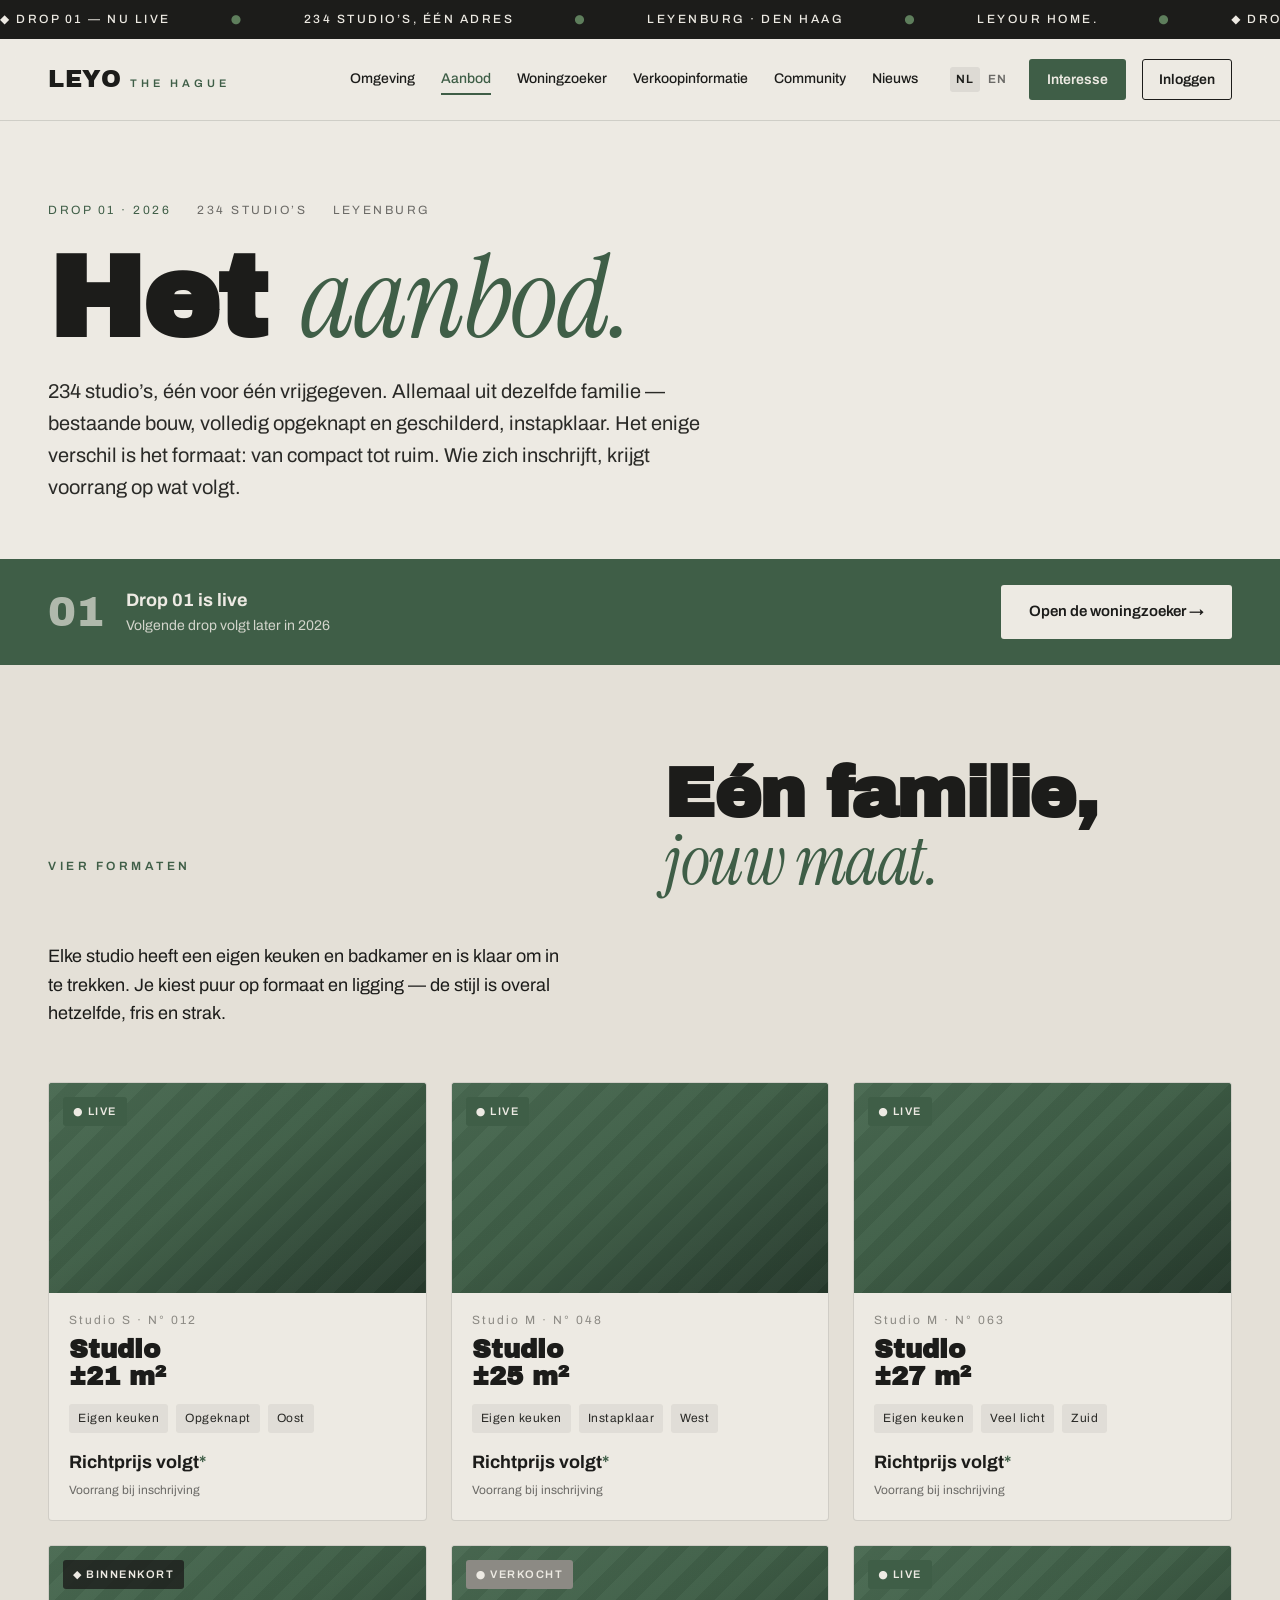
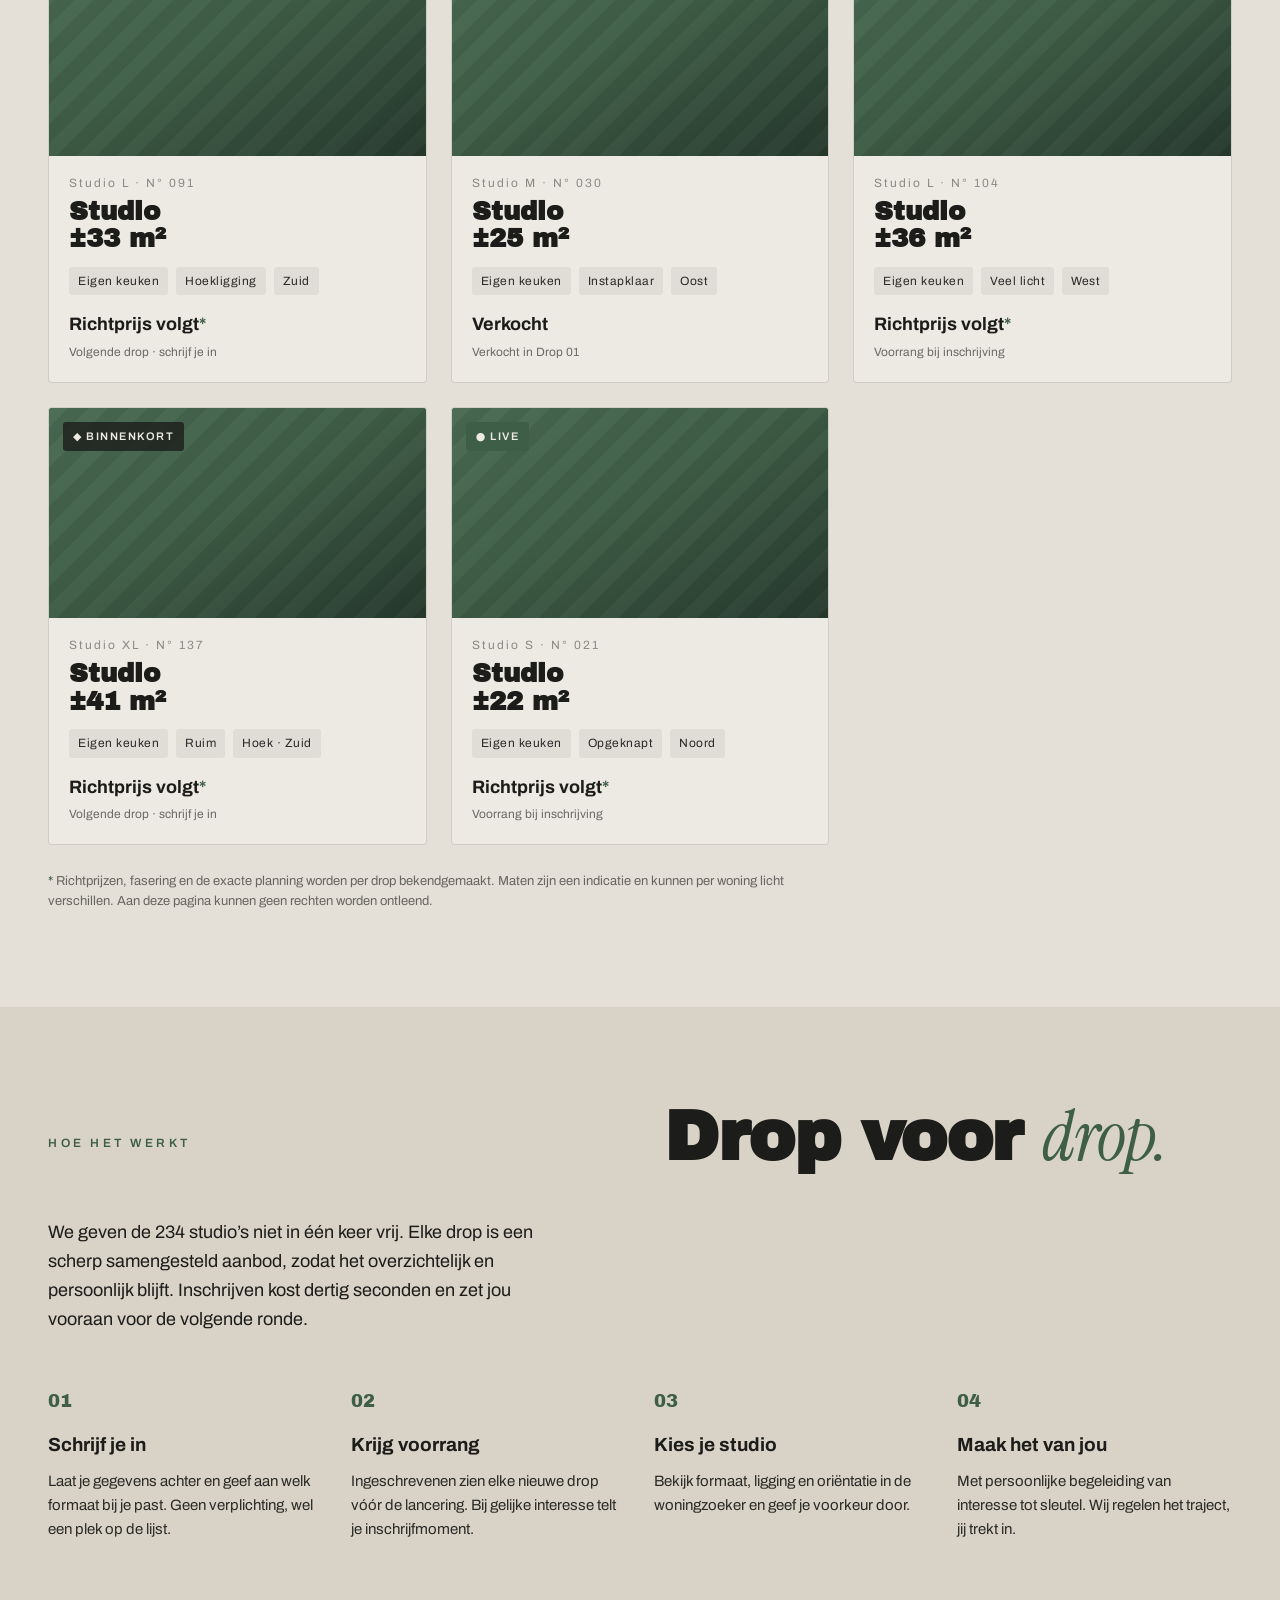
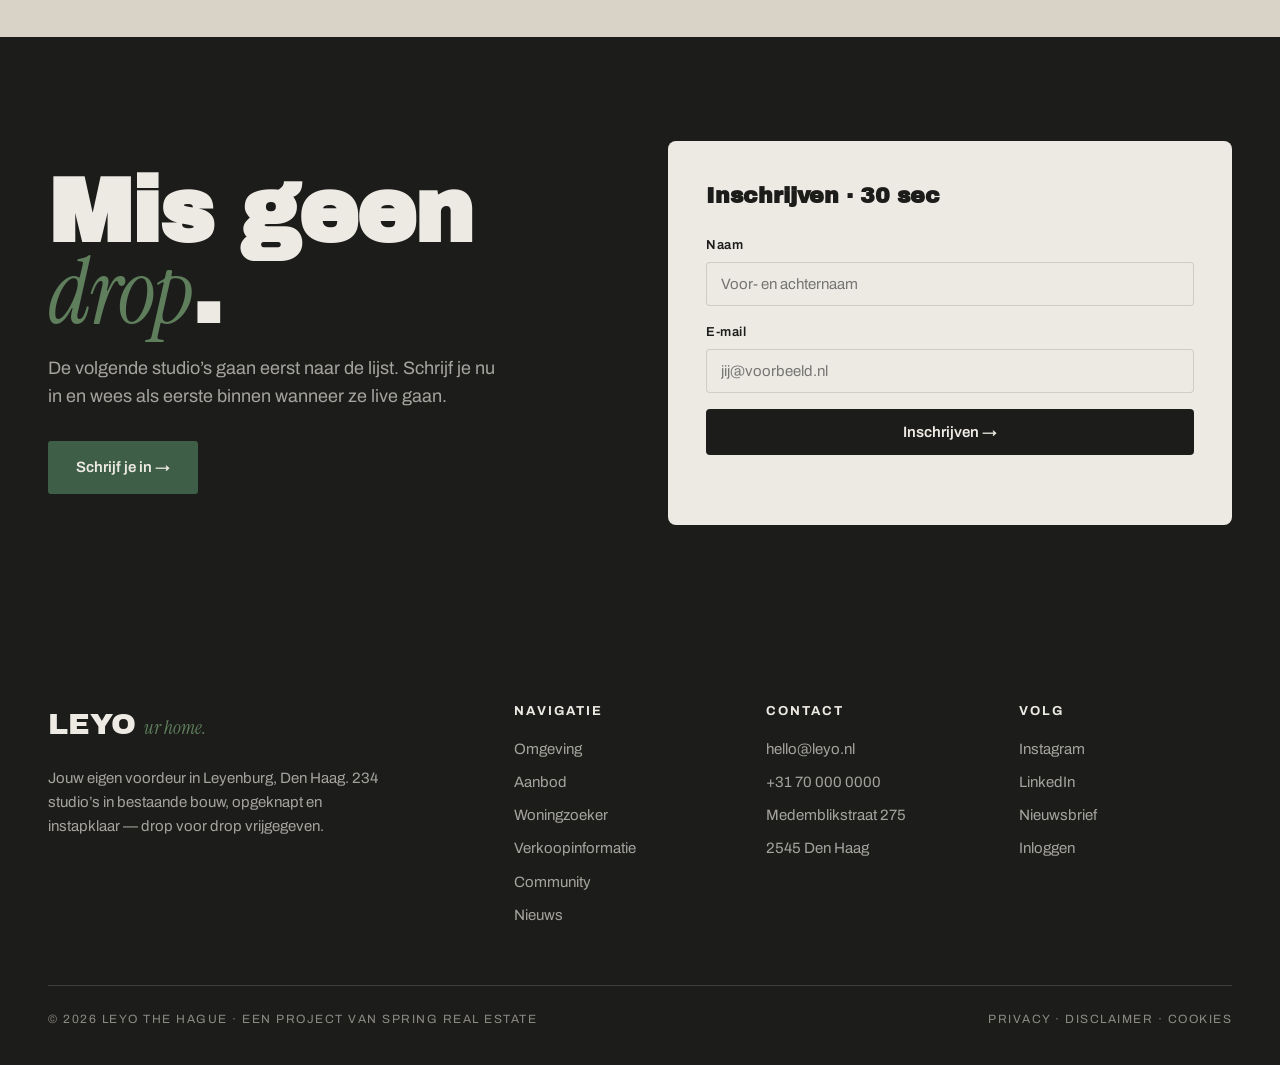
==== aanbod.html @ 0040657a "Add LEYO the Hague website in LEYO house style Multi-page marketing site mirroring the LEYEN Lofts s" ====
<!DOCTYPE html>
<html lang="nl">
<head>
<meta charset="UTF-8">
<meta name="viewport" content="width=device-width, initial-scale=1.0">
<title>Aanbod — LEYO the Hague · Drop 01</title>
<meta name="description" content="Het aanbod van LEYO the Hague. 234 studio's in Leyenburg, van compact tot ruim — één familie, alleen het formaat verschilt. Drop voor drop vrijgegeven.">
<link rel="preconnect" href="https://fonts.googleapis.com">
<link rel="preconnect" href="https://fonts.gstatic.com" crossorigin>
<link href="https://fonts.googleapis.com/css2?family=Archivo:wght@300;400;500;600;700;900&family=Archivo+Black&family=Instrument+Serif:ital@0;1&display=swap" rel="stylesheet">
<link rel="stylesheet" href="assets/style.css">
</head>
<body>

<div class="ticker">
  <div class="ticker-marquee">
    <span>◆ DROP 01 — NU LIVE</span><span class="ticker-dot">●</span>
    <span>234 STUDIO’S, ÉÉN ADRES</span><span class="ticker-dot">●</span>
    <span>LEYENBURG · DEN HAAG</span><span class="ticker-dot">●</span>
    <span>LEYOUR HOME.</span><span class="ticker-dot">●</span>
  </div>
  <div class="ticker-marquee" aria-hidden="true">
    <span>◆ DROP 01 — NU LIVE</span><span class="ticker-dot">●</span>
    <span>234 STUDIO’S, ÉÉN ADRES</span><span class="ticker-dot">●</span>
    <span>LEYENBURG · DEN HAAG</span><span class="ticker-dot">●</span>
    <span>LEYOUR HOME.</span><span class="ticker-dot">●</span>
  </div>
</div>

<nav>
  <a class="logo" href="index.html">LEYO<span class="logo-sub">the Hague</span></a>
  <button class="nav-toggle" aria-label="Menu openen"><span></span><span></span><span></span></button>
  <div class="nav-links">
    <a href="omgeving.html" data-page="omgeving.html">Omgeving</a>
    <a href="aanbod.html" data-page="aanbod.html">Aanbod</a>
    <a href="woningzoeker.html" data-page="woningzoeker.html">Woningzoeker</a>
    <a href="verkoopinformatie.html" data-page="verkoopinformatie.html">Verkoopinformatie</a>
    <a href="community.html" data-page="community.html">Community</a>
    <a href="nieuws.html" data-page="nieuws.html">Nieuws</a>
    <div class="nav-actions">
      <div class="lang"><span class="active">NL</span><span>EN</span></div>
      <a class="cta-nav" href="interesse.html">Interesse</a>
      <a class="btn-outline" href="inloggen.html">Inloggen</a>
    </div>
  </div>
</nav>

<section class="page-hero">
  <div class="page-hero-meta"><span>Drop 01 · 2026</span><span>234 studio’s</span><span>Leyenburg</span></div>
  <h1>Het <em>aanbod.</em></h1>
  <p class="page-hero-intro">234 studio’s, één voor één vrijgegeven. Allemaal uit dezelfde familie — bestaande bouw, volledig opgeknapt en geschilderd, instapklaar. Het enige verschil is het formaat: van compact tot ruim. Wie zich inschrijft, krijgt voorrang op wat volgt.</p>
</section>

<div class="release-bar">
  <div class="release-bar-left">
    <div class="release-num">01</div>
    <div class="release-text"><strong>Drop 01 is live</strong><span>Volgende drop volgt later in 2026</span></div>
  </div>
  <a class="btn-rust" href="woningzoeker.html">Open de woningzoeker →</a>
</div>

<section class="section section-bone">
  <div class="section-header-2">
    <span class="eyebrow">Vier formaten</span>
    <h2 class="section-title">Eén familie, <em>jouw maat.</em></h2>
    <p class="lead">Elke studio heeft een eigen keuken en badkamer en is klaar om in te trekken. Je kiest puur op formaat en ligging — de stijl is overal hetzelfde, fris en strak.</p>
  </div>
  <div class="drops-grid">

    <a class="drop-card" href="woningzoeker.html">
      <div class="drop-image img-studio"><div class="drop-badge live">● LIVE</div></div>
      <div class="drop-num">Studio S · N° 012</div>
      <h3 class="drop-title">Studio<br>±21 m²</h3>
      <div class="drop-meta"><span>Eigen keuken</span><span>Opgeknapt</span><span>Oost</span></div>
      <div class="drop-price">Richtprijs volgt<span style="color:var(--accent)">*</span></div>
      <div class="drop-price-note">Voorrang bij inschrijving</div>
    </a>

    <a class="drop-card" href="woningzoeker.html">
      <div class="drop-image img-living"><div class="drop-badge live">● LIVE</div></div>
      <div class="drop-num">Studio M · N° 048</div>
      <h3 class="drop-title">Studio<br>±25 m²</h3>
      <div class="drop-meta"><span>Eigen keuken</span><span>Instapklaar</span><span>West</span></div>
      <div class="drop-price">Richtprijs volgt<span style="color:var(--accent)">*</span></div>
      <div class="drop-price-note">Voorrang bij inschrijving</div>
    </a>

    <a class="drop-card" href="woningzoeker.html">
      <div class="drop-image img-kitchen"><div class="drop-badge live">● LIVE</div></div>
      <div class="drop-num">Studio M · N° 063</div>
      <h3 class="drop-title">Studio<br>±27 m²</h3>
      <div class="drop-meta"><span>Eigen keuken</span><span>Veel licht</span><span>Zuid</span></div>
      <div class="drop-price">Richtprijs volgt<span style="color:var(--accent)">*</span></div>
      <div class="drop-price-note">Voorrang bij inschrijving</div>
    </a>

    <a class="drop-card" href="woningzoeker.html">
      <div class="drop-image img-bedroom"><div class="drop-badge">◆ BINNENKORT</div></div>
      <div class="drop-num">Studio L · N° 091</div>
      <h3 class="drop-title">Studio<br>±33 m²</h3>
      <div class="drop-meta"><span>Eigen keuken</span><span>Hoekligging</span><span>Zuid</span></div>
      <div class="drop-price">Richtprijs volgt<span style="color:var(--accent)">*</span></div>
      <div class="drop-price-note">Volgende drop · schrijf je in</div>
    </a>

    <a class="drop-card" href="woningzoeker.html">
      <div class="drop-image img-facade"><div class="drop-badge sold">● VERKOCHT</div></div>
      <div class="drop-num">Studio M · N° 030</div>
      <h3 class="drop-title">Studio<br>±25 m²</h3>
      <div class="drop-meta"><span>Eigen keuken</span><span>Instapklaar</span><span>Oost</span></div>
      <div class="drop-price">Verkocht</div>
      <div class="drop-price-note">Verkocht in Drop 01</div>
    </a>

    <a class="drop-card" href="woningzoeker.html">
      <div class="drop-image img-living2"><div class="drop-badge live">● LIVE</div></div>
      <div class="drop-num">Studio L · N° 104</div>
      <h3 class="drop-title">Studio<br>±36 m²</h3>
      <div class="drop-meta"><span>Eigen keuken</span><span>Veel licht</span><span>West</span></div>
      <div class="drop-price">Richtprijs volgt<span style="color:var(--accent)">*</span></div>
      <div class="drop-price-note">Voorrang bij inschrijving</div>
    </a>

    <a class="drop-card" href="woningzoeker.html">
      <div class="drop-image img-gym"><div class="drop-badge">◆ BINNENKORT</div></div>
      <div class="drop-num">Studio XL · N° 137</div>
      <h3 class="drop-title">Studio<br>±41 m²</h3>
      <div class="drop-meta"><span>Eigen keuken</span><span>Ruim</span><span>Hoek · Zuid</span></div>
      <div class="drop-price">Richtprijs volgt<span style="color:var(--accent)">*</span></div>
      <div class="drop-price-note">Volgende drop · schrijf je in</div>
    </a>

    <a class="drop-card" href="woningzoeker.html">
      <div class="drop-image img-studio"><div class="drop-badge live">● LIVE</div></div>
      <div class="drop-num">Studio S · N° 021</div>
      <h3 class="drop-title">Studio<br>±22 m²</h3>
      <div class="drop-meta"><span>Eigen keuken</span><span>Opgeknapt</span><span>Noord</span></div>
      <div class="drop-price">Richtprijs volgt<span style="color:var(--accent)">*</span></div>
      <div class="drop-price-note">Voorrang bij inschrijving</div>
    </a>

  </div>
  <p style="margin-top:26px;font-size:13px;color:var(--muted);max-width:760px;">
    <span style="color:var(--accent)">*</span> Richtprijzen, fasering en de exacte planning worden per drop bekendgemaakt. Maten zijn een indicatie en kunnen per woning licht verschillen. Aan deze pagina kunnen geen rechten worden ontleend.
  </p>
</section>

<section class="section section-sand">
  <div class="section-header-2">
    <span class="eyebrow">Hoe het werkt</span>
    <h2 class="section-title">Drop voor <em>drop.</em></h2>
    <p class="lead">We geven de 234 studio’s niet in één keer vrij. Elke drop is een scherp samengesteld aanbod, zodat het overzichtelijk en persoonlijk blijft. Inschrijven kost dertig seconden en zet jou vooraan voor de volgende ronde.</p>
  </div>
  <div class="steps">
    <div class="step">
      <div class="step-num">01</div>
      <h4>Schrijf je in</h4>
      <p>Laat je gegevens achter en geef aan welk formaat bij je past. Geen verplichting, wel een plek op de lijst.</p>
    </div>
    <div class="step">
      <div class="step-num">02</div>
      <h4>Krijg voorrang</h4>
      <p>Ingeschrevenen zien elke nieuwe drop vóór de lancering. Bij gelijke interesse telt je inschrijfmoment.</p>
    </div>
    <div class="step">
      <div class="step-num">03</div>
      <h4>Kies je studio</h4>
      <p>Bekijk formaat, ligging en oriëntatie in de woningzoeker en geef je voorkeur door.</p>
    </div>
    <div class="step">
      <div class="step-num">04</div>
      <h4>Maak het van jou</h4>
      <p>Met persoonlijke begeleiding van interesse tot sleutel. Wij regelen het traject, jij trekt in.</p>
    </div>
  </div>
</section>

<section class="cta-section">
  <div class="cta-grid">
    <div>
      <h2>Mis geen <em>drop</em>.</h2>
      <p>De volgende studio’s gaan eerst naar de lijst. Schrijf je nu in en wees als eerste binnen wanneer ze live gaan.</p>
      <a class="btn-rust" href="interesse.html">Schrijf je in →</a>
    </div>
    <div class="form-card">
      <h3>Inschrijven · 30 sec</h3>
      <form data-demo>
        <div class="field"><label>Naam</label><input type="text" placeholder="Voor- en achternaam" required></div>
        <div class="field"><label>E-mail</label><input type="email" placeholder="jij@voorbeeld.nl" required></div>
        <button type="submit">Inschrijven →</button>
        <div class="form-msg"></div>
      </form>
    </div>
  </div>
</section>

<footer>
  <div class="footer-grid">
    <div>
      <a class="footer-logo" href="index.html">LEYO<span class="footer-sub">ur home.</span></a>
      <p class="footer-tagline">Jouw eigen voordeur in Leyenburg, Den Haag. 234 studio’s in bestaande bouw, opgeknapt en instapklaar — drop voor drop vrijgegeven.</p>
    </div>
    <div class="footer-col">
      <h4>Navigatie</h4>
      <a href="omgeving.html">Omgeving</a>
      <a href="aanbod.html">Aanbod</a>
      <a href="woningzoeker.html">Woningzoeker</a>
      <a href="verkoopinformatie.html">Verkoopinformatie</a>
      <a href="community.html">Community</a>
      <a href="nieuws.html">Nieuws</a>
    </div>
    <div class="footer-col">
      <h4>Contact</h4>
      <a href="mailto:hello@leyo.nl">hello@leyo.nl</a>
      <a href="tel:+31700000000">+31 70 000 0000</a>
      <a href="#">Medemblikstraat 275</a>
      <a href="#">2545 Den Haag</a>
    </div>
    <div class="footer-col">
      <h4>Volg</h4>
      <a href="#">Instagram</a>
      <a href="#">LinkedIn</a>
      <a href="interesse.html">Nieuwsbrief</a>
      <a href="inloggen.html">Inloggen</a>
    </div>
  </div>
  <div class="footer-bottom">
    <span>© 2026 LEYO the Hague · Een project van Spring Real Estate</span>
    <span>PRIVACY · DISCLAIMER · COOKIES</span>
  </div>
</footer>

<script src="assets/script.js"></script>
</body>
</html>
---- assets/style.css ----
/* ============================================================
   LEYO the Hague — house style
   LEt YOurself in.  ·  LEYOur home.
   Single stylesheet for the whole site.
   ------------------------------------------------------------
   ACCENT SWITCH: change --accent + --accent-soft on :root to
   move the whole site from chic green to the orange (Anchor)
   variant in one place. The orange values are kept in comments.
   ============================================================ */

:root{
  /* base palette */
  --paper:#EDEAE3;          /* gebroken wit */
  --bone:#E4E0D7;           /* iets dieper papier */
  --sand:#D8D3C6;           /* warm zand */
  --ink:#1C1C1A;
  --ink-soft:#2A2A27;
  --stone:#8C8A84;

  /* THE accent — flip these two lines for the orange variant */
  --accent:#3F5E47;         /* chic groen  (oranje: #D9A05C) */
  --accent-soft:#5E7E5C;    /* zacht groen (oranje: #E4B57A) */

  --line:rgba(28,28,26,0.14);
  --line-light:rgba(237,234,227,0.16);
  --muted:rgba(28,28,26,0.62);
  --muted-light:rgba(237,234,227,0.66);

  --maxw:1320px;
  --pad:48px;

  /* image placeholder — LEYO green duotone, shown until a real
     photo is dropped into assets/img/ (see assets/img/README.md) */
  --ph:repeating-linear-gradient(135deg,rgba(255,255,255,.025) 0 14px,rgba(0,0,0,.04) 14px 28px),
       linear-gradient(150deg,#4a6a52 0%,#3F5E47 45%,#26392c 100%);
}

*{margin:0;padding:0;box-sizing:border-box;}
html{scroll-behavior:smooth;}
body{
  background:var(--paper);
  color:var(--ink);
  font-family:'Archivo',system-ui,sans-serif;
  -webkit-font-smoothing:antialiased;
  line-height:1.55;
  overflow-x:hidden;
}
img{max-width:100%;display:block;}
a{color:inherit;}

/* ---- shared type helpers ---- */
.display{font-family:'Archivo Black',sans-serif;}
em{font-family:'Instrument Serif',serif;font-style:italic;color:var(--accent);font-weight:400;}
.eyebrow{
  font-size:12px;letter-spacing:3.5px;text-transform:uppercase;
  color:var(--accent);font-weight:600;margin-bottom:18px;
}
/* wordplay highlight — only used in headings / display, never in body copy */
.hl{color:var(--accent);}

/* ============================================================
   TICKER
   ============================================================ */
.ticker{
  background:var(--ink);color:var(--paper);
  display:flex;gap:60px;overflow:hidden;white-space:nowrap;
  font-size:12px;letter-spacing:2.5px;text-transform:uppercase;
  padding:10px 0;font-weight:500;
}
.ticker-marquee{
  display:flex;gap:60px;align-items:center;flex-shrink:0;
  animation:ticker 34s linear infinite;
}
.ticker-marquee span{display:inline-flex;align-items:center;gap:60px;}
.ticker-dot{color:var(--accent-soft);}
@keyframes ticker{from{transform:translateX(0);}to{transform:translateX(-100%);}}

/* ============================================================
   NAV
   ============================================================ */
nav{
  position:sticky;top:0;z-index:60;
  display:flex;align-items:center;justify-content:space-between;
  padding:20px var(--pad);
  background:rgba(237,234,227,0.86);
  backdrop-filter:blur(10px);
  border-bottom:1px solid var(--line);
}
.logo{
  font-family:'Archivo Black';font-size:24px;letter-spacing:.5px;
  text-decoration:none;color:var(--ink);display:inline-flex;align-items:baseline;gap:9px;
}
.logo .logo-sub{
  font-family:'Archivo';font-weight:600;font-size:11px;letter-spacing:4px;
  color:var(--accent);text-transform:uppercase;
}
.nav-links{display:flex;align-items:center;gap:26px;}
.nav-links>a{
  text-decoration:none;font-size:14px;font-weight:500;color:var(--ink);
  padding:4px 0;border-bottom:2px solid transparent;transition:.2s;
}
.nav-links>a:hover{color:var(--accent);}
.nav-links>a.active{border-bottom-color:var(--accent);color:var(--accent);}
.nav-actions{display:flex;align-items:center;gap:16px;margin-left:6px;}
.lang{display:flex;gap:2px;font-size:12px;font-weight:600;letter-spacing:1px;}
.lang span{padding:3px 6px;color:var(--muted);cursor:pointer;border-radius:3px;}
.lang span.active{color:var(--ink);background:rgba(28,28,26,.08);}
.cta-nav{
  background:var(--accent);color:var(--paper);text-decoration:none;
  padding:10px 18px;font-size:14px;font-weight:600;border-radius:3px;transition:.2s;
}
.cta-nav:hover{background:var(--ink);}
.btn-outline{
  border:1px solid var(--ink);color:var(--ink);text-decoration:none;
  padding:9px 16px;font-size:14px;font-weight:600;border-radius:3px;transition:.2s;
}
.btn-outline:hover{background:var(--ink);color:var(--paper);}
.nav-toggle{display:none;background:none;border:none;cursor:pointer;flex-direction:column;gap:5px;padding:6px;}
.nav-toggle span{width:24px;height:2px;background:var(--ink);display:block;transition:.25s;}

/* ============================================================
   BUTTONS
   ============================================================ */
.btn-rust,.btn-ink,.btn-ghost-light{
  display:inline-block;text-decoration:none;font-weight:600;font-size:15px;
  padding:15px 28px;border-radius:3px;transition:.2s;cursor:pointer;border:none;
}
.btn-rust{background:var(--accent);color:var(--paper);}
.btn-rust:hover{background:var(--accent-soft);}
.btn-ink{background:var(--ink);color:var(--paper);}
.btn-ink:hover{background:var(--accent);}
.btn-ghost-light{border:1px solid rgba(237,234,227,.55);color:var(--paper);}
.btn-ghost-light:hover{background:rgba(237,234,227,.12);}

/* ============================================================
   IMAGE SYSTEM
   Each .img-* points at a real photo in assets/img/. Until that
   file exists, the LEYO placeholder (--ph) shows. Drop the photos
   in and they appear automatically. See assets/img/README.md.
   ============================================================ */
[class*="img-"]{
  background-color:var(--accent);
  background-size:cover;background-position:center;background-repeat:no-repeat;
  position:relative;
}
.img-facade  {background-image:url('img/facade.jpg'),  var(--ph);}
.img-studio  {background-image:url('img/studio.jpg'),  var(--ph);}
.img-bedroom {background-image:url('img/studio.jpg'),  var(--ph);}
.img-living  {background-image:url('img/living.jpg'),  var(--ph);}
.img-living2 {background-image:url('img/living.jpg'),  var(--ph);}
.img-kitchen {background-image:url('img/kitchen.jpg'), var(--ph);}
.img-bathroom{background-image:url('img/studio.jpg'),  var(--ph);}
.img-gym     {background-image:url('img/gym.jpg'),     var(--ph);}
.img-rooftop {background-image:url('img/facade.jpg'),  var(--ph);}

/* ============================================================
   LAYOUT PRIMITIVES
   ============================================================ */
.section{padding:96px var(--pad);}
.section .section-header-2,
.section .gallery-header,
.section .drops-grid,
.section .map-grid,
.section .steps,
.section .quote-grid{max-width:var(--maxw);margin-left:auto;margin-right:auto;}
.section-sand{background:var(--sand);}
.section-bone{background:var(--bone);}
.section-ink{background:var(--ink);color:var(--paper);}
.section-ink .eyebrow{color:var(--accent-soft);}
.section-ink em{color:var(--accent-soft);}
.section-ink .lead,.section-ink .section-lead{color:var(--muted-light);}

.section-title{
  font-family:'Archivo Black';font-size:clamp(38px,5.5vw,76px);
  line-height:.94;letter-spacing:-1.5px;
}
.section-header-2{
  display:grid;grid-template-columns:1fr 1fr;gap:48px;align-items:end;margin-bottom:54px;
}
.section-header-2 .lead,.lead{font-size:18px;line-height:1.6;max-width:520px;}
.section-lead{font-size:18px;line-height:1.6;max-width:640px;margin-top:18px;}

/* ============================================================
   CINEMATIC HERO (home)
   ============================================================ */
.hero-cine{position:relative;min-height:88vh;display:flex;align-items:flex-end;overflow:hidden;}
.hero-cine-bg{position:absolute;inset:0;}
.hero-cine-veil{
  position:absolute;inset:0;
  background:linear-gradient(180deg,rgba(28,28,26,.18) 0%,rgba(28,28,26,.30) 40%,rgba(28,28,26,.82) 100%);
}
.hero-cine-inner{position:relative;z-index:2;color:var(--paper);padding:0 var(--pad) 72px;max-width:var(--maxw);margin:0 auto;width:100%;}
.hero-cine-meta{display:flex;gap:26px;flex-wrap:wrap;font-size:12px;letter-spacing:2.5px;text-transform:uppercase;color:var(--muted-light);margin-bottom:26px;}
.hero-cine-meta span:first-child{color:var(--accent-soft);}
.hero-cine-title{
  font-family:'Archivo Black';font-size:clamp(64px,12vw,184px);line-height:.84;letter-spacing:-3px;
}
.hero-cine-title .hl{color:var(--accent-soft);}
.hero-cine-sub{font-size:clamp(18px,2.4vw,24px);max-width:620px;margin-top:26px;font-weight:500;color:rgba(237,234,227,.92);}
.hero-cine-sub em{color:var(--paper);}
.hero-cine-stamp{margin-top:22px;font-size:20px;}
.hero-cine-stamp b{font-family:'Archivo Black';color:var(--accent-soft);}
.hero-cine-stamp span{font-family:'Instrument Serif';font-style:italic;}
.hero-cine-cta{display:flex;gap:14px;margin-top:34px;flex-wrap:wrap;}
.hero-cine-scroll{position:absolute;right:var(--pad);bottom:40px;z-index:2;color:var(--paper);text-decoration:none;font-size:12px;letter-spacing:2px;text-transform:uppercase;display:flex;flex-direction:column;align-items:center;gap:12px;opacity:.8;}
.hero-cine-scroll-line{width:1px;height:46px;background:var(--paper);}

/* ============================================================
   SPECBAR
   ============================================================ */
.specbar{
  background:var(--ink);color:var(--paper);
  display:grid;grid-template-columns:repeat(4,1fr);
}
.specbar-item{padding:40px var(--pad);border-right:1px solid var(--line-light);}
.specbar-item:last-child{border-right:none;}
.specbar-num{font-family:'Archivo Black';font-size:clamp(32px,4vw,48px);line-height:1;color:var(--accent-soft);}
.specbar-lbl{font-size:13px;letter-spacing:1.5px;text-transform:uppercase;color:var(--muted-light);margin-top:10px;}

/* ============================================================
   HOME INTRO
   ============================================================ */
.home-intro{padding:90px var(--pad);max-width:var(--maxw);margin:0 auto;}
.home-intro-grid{display:grid;grid-template-columns:1.4fr 1fr 1fr;gap:48px;align-items:start;}
.hero-statement{font-family:'Archivo Black';font-size:clamp(26px,3.2vw,40px);line-height:1.05;letter-spacing:-1px;}
.hero-statement em{font-size:1.02em;}
.hero-info h4{font-size:12px;letter-spacing:3px;text-transform:uppercase;color:var(--accent);margin-bottom:12px;}
.hero-info p{font-size:16px;color:var(--ink-soft);line-height:1.6;}

/* ============================================================
   RELEASE BAR
   ============================================================ */
.release-bar{
  background:var(--accent);color:var(--paper);
  display:flex;align-items:center;justify-content:space-between;gap:30px;flex-wrap:wrap;
  padding:26px var(--pad);
}
.release-bar-left{display:flex;align-items:center;gap:22px;}
.release-num{font-family:'Archivo Black';font-size:42px;line-height:1;opacity:.65;}
.release-text{display:flex;flex-direction:column;}
.release-text strong{font-size:18px;font-weight:700;}
.release-text span{font-size:14px;opacity:.85;}
.release-bar .btn-rust{background:var(--paper);color:var(--ink);}
.release-bar .btn-rust:hover{background:var(--ink);color:var(--paper);}

/* ============================================================
   MANIFESTO / IDEA
   ============================================================ */
.manifesto{padding:110px var(--pad);max-width:var(--maxw);margin:0 auto;}
.manifesto-text{font-family:'Archivo Black';font-size:clamp(30px,4.6vw,62px);line-height:1.05;letter-spacing:-1.5px;max-width:14ch;max-width:1000px;margin-bottom:64px;}
.manifesto-pillars{display:grid;grid-template-columns:repeat(3,1fr);gap:40px;border-top:1px solid var(--line);padding-top:44px;}
.pillar-num{font-family:'Archivo Black';color:var(--accent);font-size:20px;margin-bottom:14px;}
.pillar-title{font-size:21px;font-weight:700;margin-bottom:10px;}
.pillar-desc{font-size:16px;color:var(--ink-soft);line-height:1.6;}

/* ============================================================
   MAP / BY NUMBERS
   ============================================================ */
.map-grid{display:grid;grid-template-columns:repeat(4,1fr);gap:0;border-top:1px solid var(--line);}
.section-ink .map-grid{border-top-color:var(--line-light);}
.map-cell{padding:34px 26px 34px 0;border-right:1px solid var(--line);}
.section-ink .map-cell{border-right-color:var(--line-light);}
.map-cell:last-child{border-right:none;}
.map-cell-num{font-size:12px;letter-spacing:2px;color:var(--accent);margin-bottom:22px;}
.map-cell-dist{font-family:'Archivo Black';font-size:54px;line-height:.9;}
.map-cell-unit{font-size:13px;letter-spacing:1.5px;text-transform:uppercase;color:var(--stone);margin-bottom:18px;}
.map-cell-title{font-size:19px;font-weight:700;margin-bottom:6px;}
.map-cell-desc{font-size:14px;color:var(--ink-soft);line-height:1.5;}
.section-ink .map-cell-desc{color:var(--muted-light);}

/* ============================================================
   GALLERY
   ============================================================ */
.gallery-header{display:flex;justify-content:space-between;align-items:flex-end;margin-bottom:40px;}
.gallery-meta{font-size:12px;letter-spacing:2px;text-transform:uppercase;color:var(--stone);text-align:right;line-height:1.6;}
.gallery-grid{display:grid;grid-template-columns:repeat(4,1fr);grid-auto-rows:240px;gap:16px;}
.gallery-item{position:relative;overflow:hidden;border-radius:3px;}
.gallery-item-label{position:absolute;left:16px;bottom:14px;color:var(--paper);font-size:12px;letter-spacing:1.5px;text-transform:uppercase;z-index:2;text-shadow:0 1px 6px rgba(0,0,0,.4);}
.gallery-item.large-h{grid-column:span 2;}
.gallery-item.large-v{grid-row:span 2;}

/* ============================================================
   DROPS / CARDS
   ============================================================ */
.drops-grid{display:grid;grid-template-columns:repeat(auto-fill,minmax(280px,1fr));gap:24px;}
.drop-card{
  display:block;text-decoration:none;color:inherit;background:var(--paper);
  border:1px solid var(--line);border-radius:4px;overflow:hidden;transition:.22s;
}
.section-ink .drop-card{background:var(--ink-soft);border-color:var(--line-light);color:var(--paper);}
.drop-card:hover{transform:translateY(-4px);box-shadow:0 18px 40px rgba(28,28,26,.16);border-color:var(--accent);}
.drop-image{height:210px;position:relative;}
.drop-badge{position:absolute;top:14px;left:14px;background:rgba(28,28,26,.78);color:var(--paper);font-size:11px;letter-spacing:1.5px;text-transform:uppercase;padding:6px 10px;border-radius:3px;font-weight:600;}
.drop-badge.live{background:var(--accent);}
.drop-badge.sold{background:var(--stone);}
.drop-num{font-size:12px;letter-spacing:2px;color:var(--stone);padding:18px 20px 0;}
.drop-title{font-family:'Archivo Black';font-size:26px;line-height:1.05;padding:6px 20px 0;}
.drop-meta{display:flex;flex-wrap:wrap;gap:8px;padding:14px 20px 0;}
.drop-meta span{font-size:12px;letter-spacing:.5px;background:rgba(28,28,26,.06);padding:5px 9px;border-radius:3px;color:var(--ink-soft);}
.section-ink .drop-meta span{background:rgba(237,234,227,.1);color:var(--muted-light);}
.drop-price{font-weight:700;font-size:18px;padding:16px 20px 0;}
.drop-price-note{font-size:12px;color:var(--muted);padding:4px 20px 20px;}
.section-ink .drop-price-note{color:var(--muted-light);}

/* ============================================================
   STEPS
   ============================================================ */
.steps{display:grid;grid-template-columns:repeat(4,1fr);gap:28px;}
.step-num{font-family:'Archivo Black';font-size:18px;color:var(--accent);margin-bottom:14px;}
.section-ink .step-num{color:var(--accent-soft);}
.step h4{font-size:19px;font-weight:700;margin-bottom:10px;}
.step p{font-size:15px;line-height:1.6;color:var(--ink-soft);}
.section-ink .step p{color:var(--muted-light);}

/* ============================================================
   GREEN STAMP BAND  — LEYOur home.
   ============================================================ */
.stampband{background:var(--accent);color:var(--paper);padding:104px var(--pad);text-align:center;}
.stampband-inner{max-width:var(--maxw);margin:0 auto;display:flex;flex-direction:column;align-items:center;gap:18px;}
.stampband .big{font-family:'Archivo Black';font-size:clamp(52px,9vw,132px);line-height:.9;}
.stampband .big span{font-family:'Instrument Serif';font-style:italic;font-weight:400;}
.stampband p{max-width:540px;font-size:18px;opacity:.92;}

/* ============================================================
   PAGE HERO (subpages)
   ============================================================ */
.page-hero{padding:80px var(--pad) 56px;max-width:var(--maxw);margin:0 auto;}
.page-hero-meta{display:flex;gap:26px;flex-wrap:wrap;font-size:12px;letter-spacing:2.5px;text-transform:uppercase;color:var(--muted);margin-bottom:28px;}
.page-hero-meta span:first-child{color:var(--accent);}
.page-hero h1{font-family:'Archivo Black';font-size:clamp(54px,9vw,128px);line-height:.88;letter-spacing:-2.5px;}
.page-hero h1 .hl{color:var(--accent);}
.page-hero-intro{font-size:20px;line-height:1.6;max-width:680px;margin-top:26px;color:var(--ink-soft);}

/* hero strip (full-bleed image band) */
.hero-strip{height:clamp(280px,46vw,560px);position:relative;}
.hero-strip-label{position:absolute;left:var(--pad);bottom:24px;color:var(--paper);font-size:12px;letter-spacing:2px;text-transform:uppercase;text-shadow:0 1px 8px rgba(0,0,0,.5);}

/* ============================================================
   QUOTES / COMMUNITY
   ============================================================ */
.quote-grid{display:grid;grid-template-columns:1fr 1fr;gap:24px;margin-top:48px;}
.quote-card{background:var(--ink-soft);border:1px solid var(--line-light);border-radius:5px;padding:34px;}
.section-ink .quote-card{background:rgba(237,234,227,.05);}
.quote-card blockquote{font-size:19px;line-height:1.5;font-weight:500;}
.section-ink .quote-card blockquote{color:var(--paper);}
.quote-by{display:flex;align-items:center;gap:14px;margin-top:24px;}
.quote-avatar{width:48px;height:48px;border-radius:50%;flex-shrink:0;}
.quote-by-name{font-weight:700;font-size:15px;}
.quote-by-role{font-size:13px;color:var(--muted-light);}

/* feature split */
.feature-split{display:grid;grid-template-columns:1fr 1fr;align-items:stretch;}
.fs-img{min-height:480px;}
.fs-text{padding:90px var(--pad);display:flex;flex-direction:column;justify-content:center;gap:18px;max-width:680px;}
.fs-text h2{font-family:'Archivo Black';font-size:clamp(32px,4.4vw,58px);line-height:.98;letter-spacing:-1px;}
.fs-text p{font-size:17px;line-height:1.65;color:var(--ink-soft);}
.fs-text .btn-ink{align-self:flex-start;margin-top:10px;}

/* ============================================================
   WONINGZOEKER (filter + table)
   ============================================================ */
.finder{max-width:var(--maxw);margin:0 auto;padding:56px var(--pad) 96px;}
.finder-bar{display:flex;gap:12px;flex-wrap:wrap;align-items:center;background:var(--bone);border:1px solid var(--line);border-radius:6px;padding:18px 20px;margin-bottom:32px;}
.finder-bar label{font-size:12px;letter-spacing:1.5px;text-transform:uppercase;color:var(--muted);margin-right:6px;}
.finder-chip{border:1px solid var(--line);background:var(--paper);border-radius:40px;padding:8px 16px;font-size:14px;font-weight:500;cursor:pointer;transition:.18s;color:var(--ink);}
.finder-chip:hover{border-color:var(--accent);}
.finder-chip.active{background:var(--accent);color:var(--paper);border-color:var(--accent);}
.finder-count{margin-left:auto;font-size:14px;color:var(--muted);font-weight:600;}
.finder-grid{display:grid;grid-template-columns:repeat(auto-fill,minmax(300px,1fr));gap:24px;}

/* ============================================================
   CTA SECTION + FORM
   ============================================================ */
.cta-section{background:var(--ink);color:var(--paper);padding:104px var(--pad);}
.cta-grid{max-width:var(--maxw);margin:0 auto;display:grid;grid-template-columns:1fr 1fr;gap:56px;align-items:center;}
.cta-grid h2{font-family:'Archivo Black';font-size:clamp(44px,7vw,104px);line-height:.9;letter-spacing:-2px;margin-bottom:22px;}
.cta-grid h2 .hl{color:var(--accent-soft);}
.cta-grid em{color:var(--accent-soft);}
.cta-grid>div>p{font-size:18px;color:var(--muted-light);margin-bottom:30px;max-width:460px;}
.form-card{background:var(--paper);color:var(--ink);border-radius:8px;padding:38px;}
.form-card h3{font-family:'Archivo Black';font-size:22px;margin-bottom:22px;}
.field{margin-bottom:16px;}
.field label{display:block;font-size:13px;font-weight:600;letter-spacing:.5px;margin-bottom:7px;}
.field input,.field select{
  width:100%;padding:13px 14px;border:1px solid var(--line);border-radius:4px;
  font-family:inherit;font-size:15px;background:var(--paper);color:var(--ink);
}
.field input:focus,.field select:focus{outline:none;border-color:var(--accent);}
.form-card button{width:100%;background:var(--ink);color:var(--paper);border:none;padding:15px;font-family:inherit;font-weight:600;font-size:15px;border-radius:4px;cursor:pointer;transition:.2s;}
.form-card button:hover{background:var(--accent);}
.form-msg{margin-top:14px;font-size:14px;color:var(--accent);font-weight:600;min-height:18px;}
.form-note{font-size:12px;color:var(--muted);margin-top:14px;line-height:1.5;}

/* generic prose for info pages */
.prose{max-width:760px;margin:0 auto;padding:10px var(--pad) 0;}
.prose h3{font-size:24px;font-weight:700;margin:40px 0 12px;}
.prose p{font-size:17px;line-height:1.7;color:var(--ink-soft);margin-bottom:14px;}
.prose ul{margin:0 0 18px 20px;}
.prose li{font-size:17px;line-height:1.7;color:var(--ink-soft);margin-bottom:7px;}

/* faq */
.faq{max-width:820px;margin:0 auto;}
.faq-item{border-top:1px solid var(--line);padding:24px 0;}
.faq-item:last-child{border-bottom:1px solid var(--line);}
.faq-q{font-size:19px;font-weight:700;display:flex;justify-content:space-between;cursor:pointer;gap:20px;}
.faq-q span{color:var(--accent);font-family:'Archivo Black';flex-shrink:0;}
.faq-a{font-size:16px;line-height:1.65;color:var(--ink-soft);max-height:0;overflow:hidden;transition:max-height .3s ease,margin .3s ease;}
.faq-item.open .faq-a{max-height:340px;margin-top:14px;}

/* news / paper */
.news-grid{display:grid;grid-template-columns:repeat(auto-fill,minmax(320px,1fr));gap:28px;max-width:var(--maxw);margin:0 auto;}
.news-card{background:var(--paper);border:1px solid var(--line);border-radius:5px;overflow:hidden;text-decoration:none;color:inherit;transition:.2s;}
.news-card:hover{transform:translateY(-4px);box-shadow:0 16px 36px rgba(28,28,26,.14);}
.news-img{height:200px;}
.news-body{padding:22px;}
.news-tag{font-size:12px;letter-spacing:2px;text-transform:uppercase;color:var(--accent);margin-bottom:10px;}
.news-card h3{font-size:21px;font-weight:700;line-height:1.2;margin-bottom:10px;}
.news-card p{font-size:15px;color:var(--ink-soft);line-height:1.55;}
.news-date{font-size:13px;color:var(--muted);margin-top:14px;}

/* split intro for info pages */
.info-split{max-width:var(--maxw);margin:0 auto;display:grid;grid-template-columns:1fr 1.3fr;gap:56px;padding:0 var(--pad);}
.info-split .panel{background:var(--bone);border:1px solid var(--line);border-radius:6px;padding:32px;align-self:start;}
.info-split .panel h4{font-size:12px;letter-spacing:2px;text-transform:uppercase;color:var(--accent);margin-bottom:16px;}
.info-split .panel .row{display:flex;justify-content:space-between;gap:16px;padding:12px 0;border-bottom:1px solid var(--line);font-size:15px;}
.info-split .panel .row:last-child{border-bottom:none;}
.info-split .panel .row b{font-weight:700;}

/* login */
.auth{max-width:440px;margin:0 auto;padding:70px var(--pad) 110px;}
.auth h1{font-family:'Archivo Black';font-size:44px;letter-spacing:-1px;margin-bottom:8px;}
.auth h1 .hl{color:var(--accent);}
.auth p.sub{color:var(--muted);margin-bottom:28px;}
.auth .form-card{background:var(--bone);}
.auth-alt{text-align:center;margin-top:22px;font-size:14px;color:var(--muted);}
.auth-alt a{color:var(--accent);font-weight:600;text-decoration:none;}

/* ============================================================
   FOOTER
   ============================================================ */
footer{background:var(--ink);color:var(--muted-light);padding:72px var(--pad) 36px;}
.footer-grid{max-width:var(--maxw);margin:0 auto;display:grid;grid-template-columns:2fr 1fr 1fr 1fr;gap:40px;}
.footer-logo{font-family:'Archivo Black';font-size:30px;color:var(--paper);text-decoration:none;display:inline-flex;align-items:baseline;gap:8px;}
.footer-logo .footer-sub{font-family:'Instrument Serif';font-style:italic;font-size:.62em;color:var(--accent-soft);}
.footer-tagline{margin-top:18px;font-size:15px;max-width:340px;line-height:1.6;}
.footer-col h4{color:var(--paper);font-size:13px;letter-spacing:2px;text-transform:uppercase;margin-bottom:16px;}
.footer-col a{display:block;text-decoration:none;color:var(--muted-light);font-size:15px;margin-bottom:10px;transition:.18s;}
.footer-col a:hover{color:var(--accent-soft);}
.footer-bottom{max-width:var(--maxw);margin:48px auto 0;padding-top:24px;border-top:1px solid var(--line-light);display:flex;justify-content:space-between;flex-wrap:wrap;gap:12px;font-size:12px;letter-spacing:1.5px;text-transform:uppercase;color:var(--stone);}

/* ============================================================
   RESPONSIVE
   ============================================================ */
@media(max-width:1080px){
  .home-intro-grid{grid-template-columns:1fr;gap:30px;}
  .gallery-grid{grid-template-columns:repeat(2,1fr);}
  .specbar{grid-template-columns:repeat(2,1fr);}
  .specbar-item:nth-child(2){border-right:none;}
  .manifesto-pillars,.steps,.map-grid{grid-template-columns:repeat(2,1fr);}
  .map-cell:nth-child(2){border-right:none;}
}
@media(max-width:860px){
  :root{--pad:22px;}
  .nav-toggle{display:flex;}
  .nav-links{
    position:fixed;top:0;right:0;height:100vh;width:min(82vw,360px);
    background:var(--ink);flex-direction:column;align-items:flex-start;justify-content:center;
    gap:22px;padding:40px;transform:translateX(100%);transition:transform .3s ease;z-index:70;
  }
  .nav-links.open{transform:translateX(0);}
  .nav-links>a{color:var(--paper);font-size:20px;}
  .nav-links>a.active{color:var(--accent-soft);border:none;}
  .nav-actions{flex-direction:column;align-items:flex-start;gap:14px;margin-top:10px;}
  .nav-toggle.open span:nth-child(1){transform:translateY(7px) rotate(45deg);}
  .nav-toggle.open span:nth-child(2){opacity:0;}
  .nav-toggle.open span:nth-child(3){transform:translateY(-7px) rotate(-45deg);}
  .section-header-2{grid-template-columns:1fr;gap:22px;}
  .cta-grid,.feature-split,.info-split{grid-template-columns:1fr;}
  .quote-grid{grid-template-columns:1fr;}
  .feature-split .fs-img{min-height:300px;}
  .section{padding:64px var(--pad);}
}
@media(max-width:560px){
  .gallery-grid{grid-template-columns:1fr;grid-auto-rows:220px;}
  .gallery-item.large-h{grid-column:span 1;}
  .specbar{grid-template-columns:1fr;}
  .specbar-item{border-right:none;border-bottom:1px solid var(--line-light);}
  .manifesto-pillars,.steps,.map-grid{grid-template-columns:1fr;}
  .map-cell{border-right:none;border-bottom:1px solid var(--line);}
}
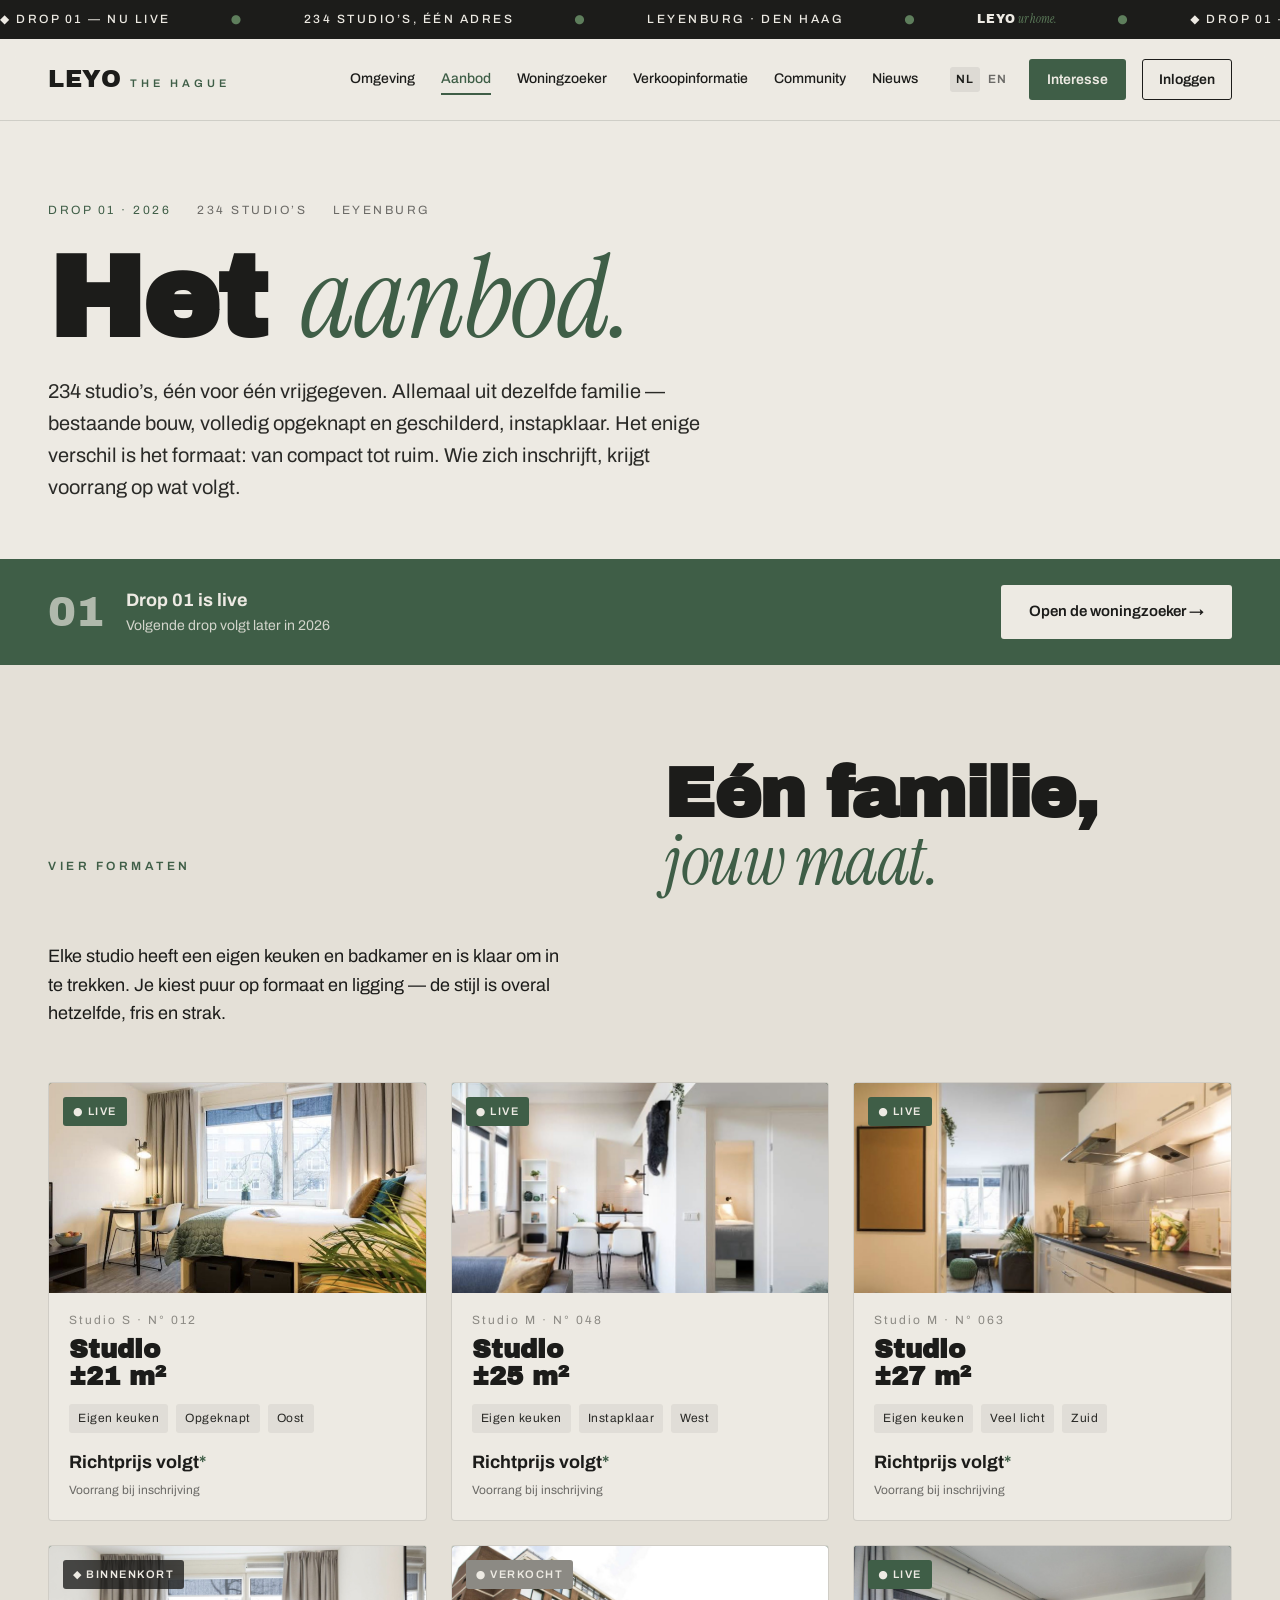
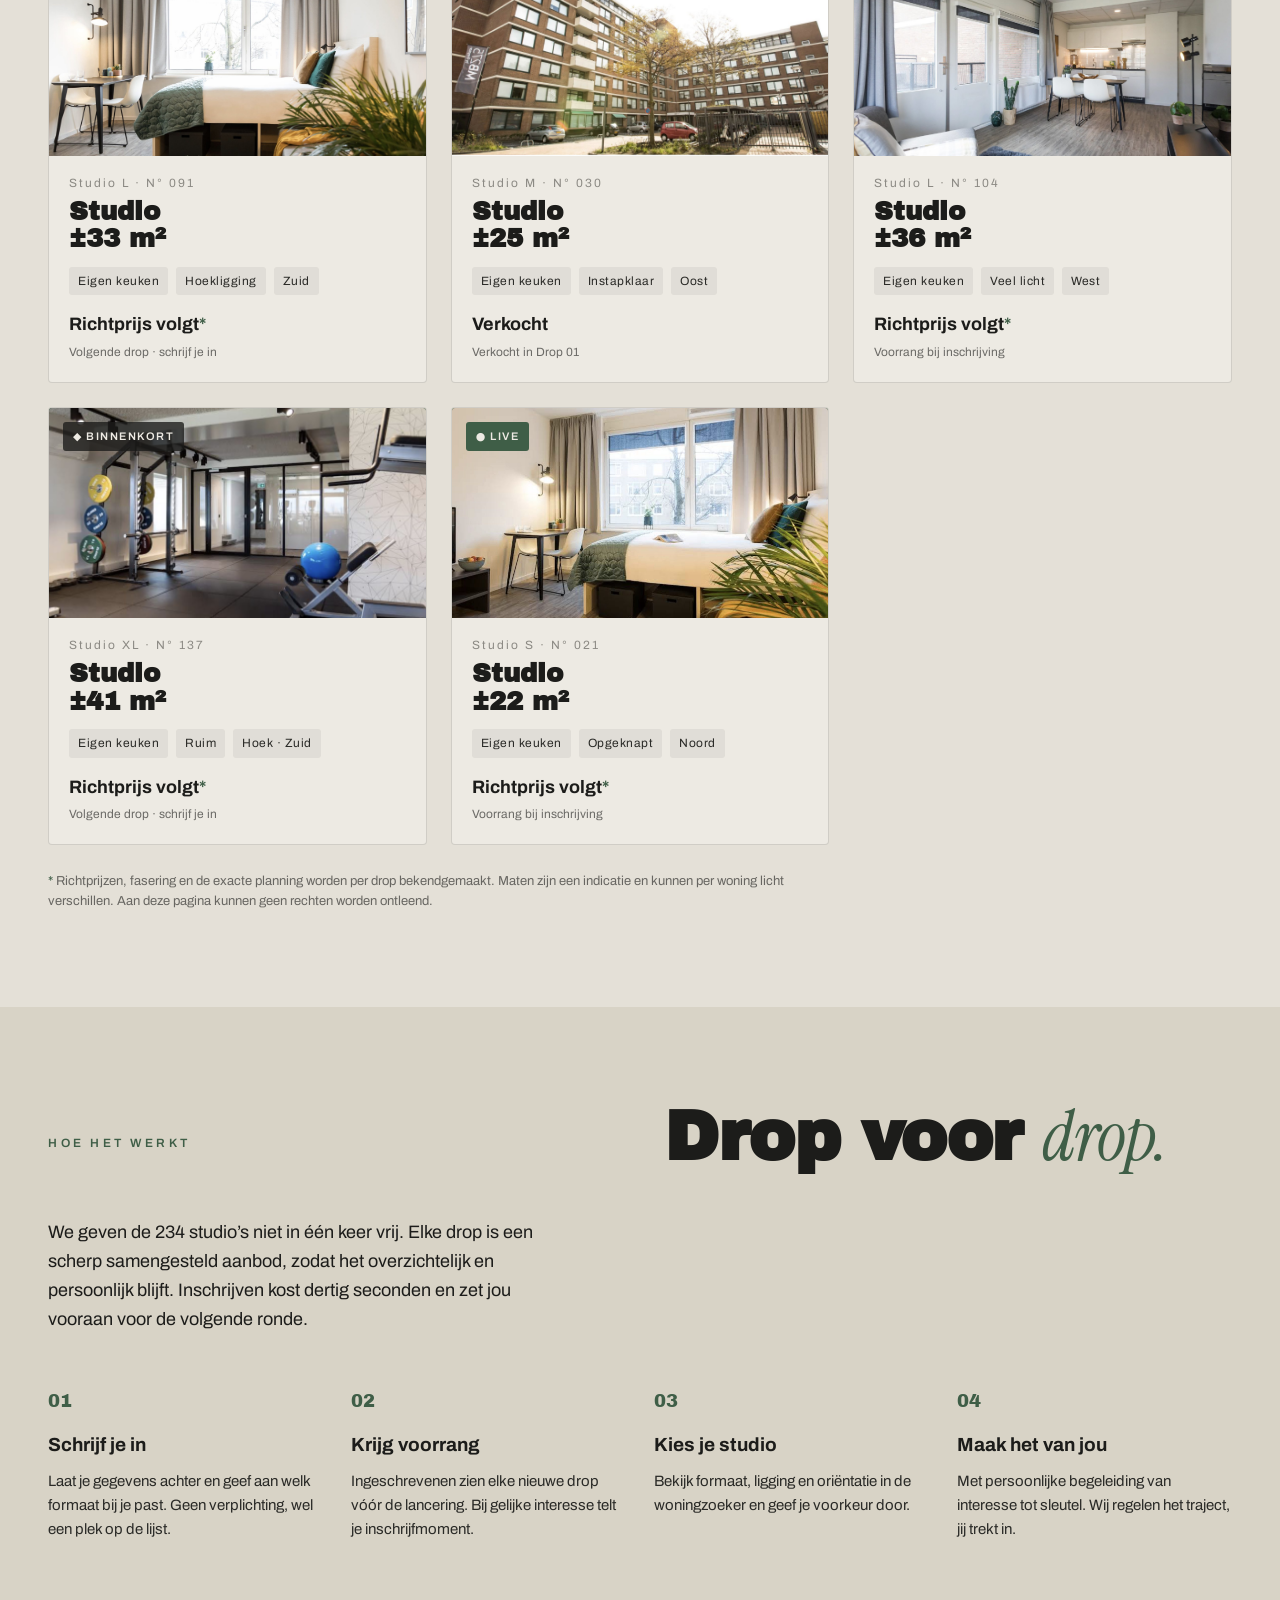
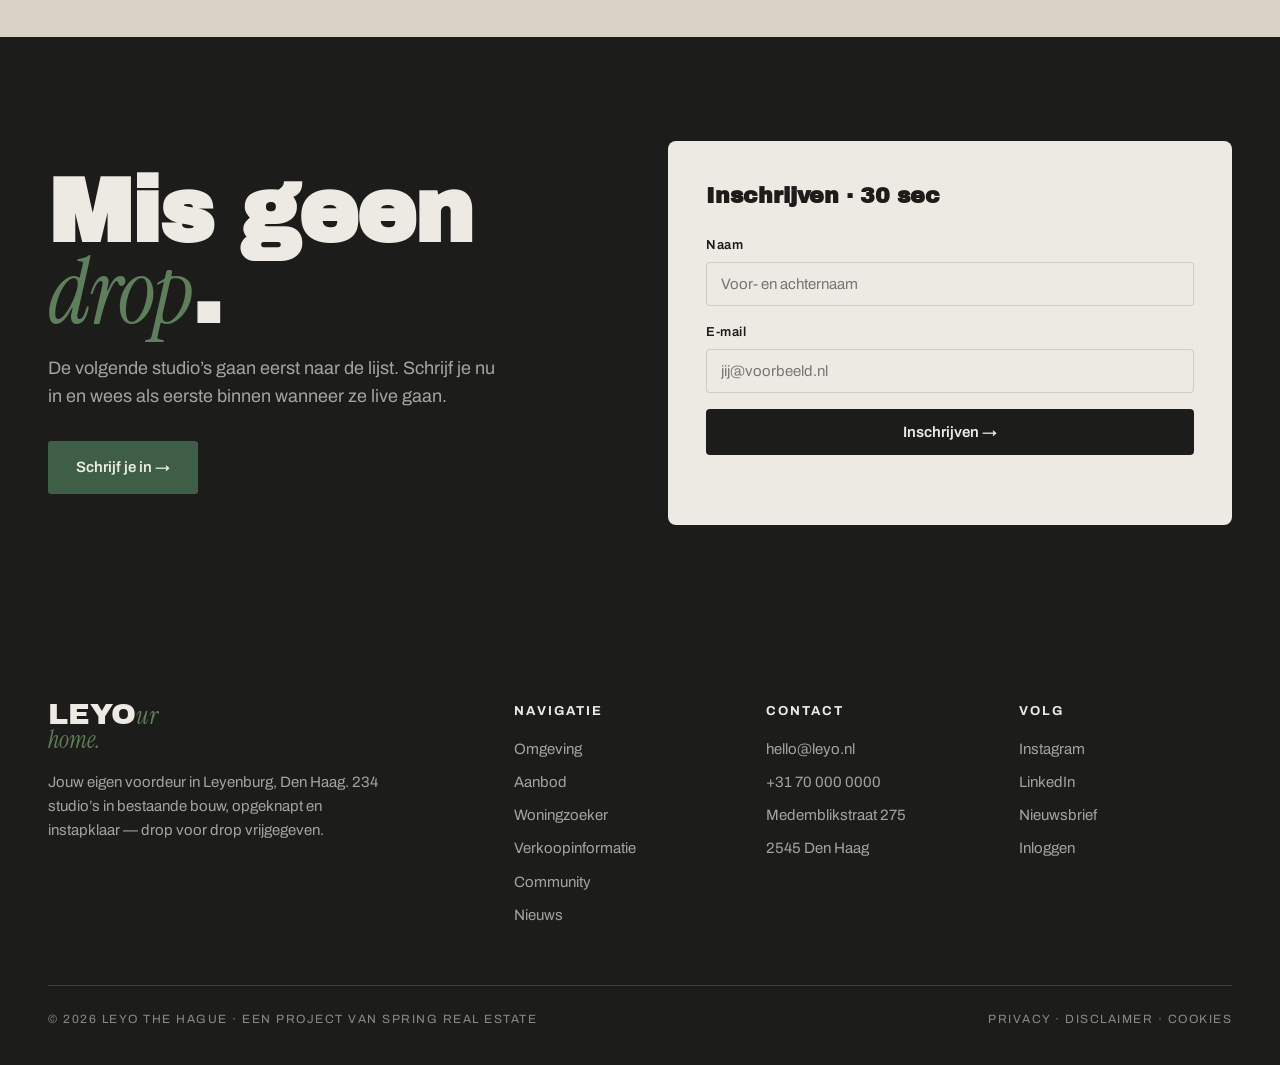
==== commit 18cbbfb5: "Stack the LEYOur home. stamp and de-cap the ticker variant The 'LEYO ur home.' mark read awkwardly o" ====
--- a/aanbod.html
+++ b/aanbod.html
@@ -17,13 +17,13 @@
     <span>◆ DROP 01 — NU LIVE</span><span class="ticker-dot">●</span>
     <span>234 STUDIO’S, ÉÉN ADRES</span><span class="ticker-dot">●</span>
     <span>LEYENBURG · DEN HAAG</span><span class="ticker-dot">●</span>
-    <span>LEYOUR HOME.</span><span class="ticker-dot">●</span>
+    <span class="t-stamp"><b>LEYO</b><em>ur home.</em></span><span class="ticker-dot">●</span>
   </div>
   <div class="ticker-marquee" aria-hidden="true">
     <span>◆ DROP 01 — NU LIVE</span><span class="ticker-dot">●</span>
     <span>234 STUDIO’S, ÉÉN ADRES</span><span class="ticker-dot">●</span>
     <span>LEYENBURG · DEN HAAG</span><span class="ticker-dot">●</span>
-    <span>LEYOUR HOME.</span><span class="ticker-dot">●</span>
+    <span class="t-stamp"><b>LEYO</b><em>ur home.</em></span><span class="ticker-dot">●</span>
   </div>
 </div>
 
@@ -197,7 +197,7 @@
 <footer>
   <div class="footer-grid">
     <div>
-      <a class="footer-logo" href="index.html">LEYO<span class="footer-sub">ur home.</span></a>
+      <a class="footer-logo" href="index.html"><span class="ls-top">LEYO<em>ur</em></span><span class="ls-bot">home.</span></a>
       <p class="footer-tagline">Jouw eigen voordeur in Leyenburg, Den Haag. 234 studio’s in bestaande bouw, opgeknapt en instapklaar — drop voor drop vrijgegeven.</p>
     </div>
     <div class="footer-col">
--- a/assets/style.css
+++ b/assets/style.css
@@ -73,6 +73,10 @@
 }
 .ticker-marquee span{display:inline-flex;align-items:center;gap:60px;}
 .ticker-dot{color:var(--accent-soft);}
+/* ticker stamp: keep the wordplay readable (no all-caps mangling) */
+.ticker .t-stamp{text-transform:none;display:inline-flex;align-items:baseline;gap:2px;letter-spacing:0;}
+.ticker .t-stamp b{font-family:'Archivo Black';font-weight:400;letter-spacing:1px;color:var(--paper);}
+.ticker .t-stamp em{font-family:'Instrument Serif';font-style:italic;color:var(--accent-soft);}
 @keyframes ticker{from{transform:translateX(0);}to{transform:translateX(-100%);}}
 
 /* ============================================================
@@ -143,15 +147,18 @@
   background-size:cover;background-position:center;background-repeat:no-repeat;
   position:relative;
 }
-.img-facade  {background-image:url('img/facade.jpg'),  var(--ph);}
-.img-studio  {background-image:url('img/studio.jpg'),  var(--ph);}
-.img-bedroom {background-image:url('img/studio.jpg'),  var(--ph);}
-.img-living  {background-image:url('img/living.jpg'),  var(--ph);}
-.img-living2 {background-image:url('img/living.jpg'),  var(--ph);}
-.img-kitchen {background-image:url('img/kitchen.jpg'), var(--ph);}
-.img-bathroom{background-image:url('img/studio.jpg'),  var(--ph);}
-.img-gym     {background-image:url('img/gym.jpg'),     var(--ph);}
-.img-rooftop {background-image:url('img/facade.jpg'),  var(--ph);}
+.img-facade  {background-image:url('img/facade.jpg'),   var(--ph);}
+.img-studio  {background-image:url('img/studio.jpg'),   var(--ph);}
+.img-bedroom {background-image:url('img/bedroom.jpg'),  var(--ph);}
+.img-living  {background-image:url('img/living.jpg'),   var(--ph);}
+.img-living2 {background-image:url('img/living2.jpg'),  var(--ph);}
+.img-kitchen {background-image:url('img/kitchen.jpg'),  var(--ph);}
+.img-bathroom{background-image:url('img/bathroom.jpg'), var(--ph);}
+.img-gym     {background-image:url('img/gym.jpg'),      var(--ph);}
+.img-rooftop {background-image:url('img/rooftop.jpg'),  var(--ph);}
+.img-buurt   {background-image:url('img/buurt.jpg'),    var(--ph);}
+.img-render-bed   {background-image:url('img/render-bed.jpg'),    var(--ph);}
+.img-render-studio{background-image:url('img/render-studio.jpg'), var(--ph);}
 
 /* ============================================================
    LAYOUT PRIMITIVES
@@ -198,9 +205,15 @@
 .hero-cine-title .hl{color:var(--accent-soft);}
 .hero-cine-sub{font-size:clamp(18px,2.4vw,24px);max-width:620px;margin-top:26px;font-weight:500;color:rgba(237,234,227,.92);}
 .hero-cine-sub em{color:var(--paper);}
-.hero-cine-stamp{margin-top:22px;font-size:20px;}
-.hero-cine-stamp b{font-family:'Archivo Black';color:var(--accent-soft);}
-.hero-cine-stamp span{font-family:'Instrument Serif';font-style:italic;}
+/* stacked LEYOur / home. stamp (shared shape) */
+.ls-top{display:block;font-family:'Archivo Black';line-height:.92;}
+.ls-top em{font-family:'Instrument Serif';font-style:italic;font-weight:400;font-size:.84em;}
+.ls-bot{display:block;font-family:'Instrument Serif';font-style:italic;font-weight:400;line-height:.95;}
+
+.hero-cine-stamp{margin-top:24px;display:flex;flex-direction:column;}
+.hero-cine-stamp .ls-top{font-size:30px;color:var(--paper);}
+.hero-cine-stamp .ls-top em{color:var(--accent-soft);}
+.hero-cine-stamp .ls-bot{font-size:24px;color:var(--accent-soft);}
 .hero-cine-cta{display:flex;gap:14px;margin-top:34px;flex-wrap:wrap;}
 .hero-cine-scroll{position:absolute;right:var(--pad);bottom:40px;z-index:2;color:var(--paper);text-decoration:none;font-size:12px;letter-spacing:2px;text-transform:uppercase;display:flex;flex-direction:column;align-items:center;gap:12px;opacity:.8;}
 .hero-cine-scroll-line{width:1px;height:46px;background:var(--paper);}
@@ -317,8 +330,10 @@
    ============================================================ */
 .stampband{background:var(--accent);color:var(--paper);padding:104px var(--pad);text-align:center;}
 .stampband-inner{max-width:var(--maxw);margin:0 auto;display:flex;flex-direction:column;align-items:center;gap:18px;}
-.stampband .big{font-family:'Archivo Black';font-size:clamp(52px,9vw,132px);line-height:.9;}
-.stampband .big span{font-family:'Instrument Serif';font-style:italic;font-weight:400;}
+.stampband .big{font-family:'Archivo Black';font-size:clamp(52px,9vw,132px);line-height:.84;display:flex;flex-direction:column;align-items:center;}
+.stampband .big .ls-top{color:var(--paper);}
+.stampband .big .ls-top em{color:var(--paper);font-size:.62em;}
+.stampband .big .ls-bot{color:var(--paper);font-size:.6em;}
 .stampband p{max-width:540px;font-size:18px;opacity:.92;}
 
 /* ============================================================
@@ -440,8 +455,10 @@
    ============================================================ */
 footer{background:var(--ink);color:var(--muted-light);padding:72px var(--pad) 36px;}
 .footer-grid{max-width:var(--maxw);margin:0 auto;display:grid;grid-template-columns:2fr 1fr 1fr 1fr;gap:40px;}
-.footer-logo{font-family:'Archivo Black';font-size:30px;color:var(--paper);text-decoration:none;display:inline-flex;align-items:baseline;gap:8px;}
-.footer-logo .footer-sub{font-family:'Instrument Serif';font-style:italic;font-size:.62em;color:var(--accent-soft);}
+.footer-logo{text-decoration:none;display:inline-flex;flex-direction:column;}
+.footer-logo .ls-top{font-size:30px;color:var(--paper);}
+.footer-logo .ls-top em{color:var(--accent-soft);}
+.footer-logo .ls-bot{font-size:24px;color:var(--accent-soft);}
 .footer-tagline{margin-top:18px;font-size:15px;max-width:340px;line-height:1.6;}
 .footer-col h4{color:var(--paper);font-size:13px;letter-spacing:2px;text-transform:uppercase;margin-bottom:16px;}
 .footer-col a{display:block;text-decoration:none;color:var(--muted-light);font-size:15px;margin-bottom:10px;transition:.18s;}
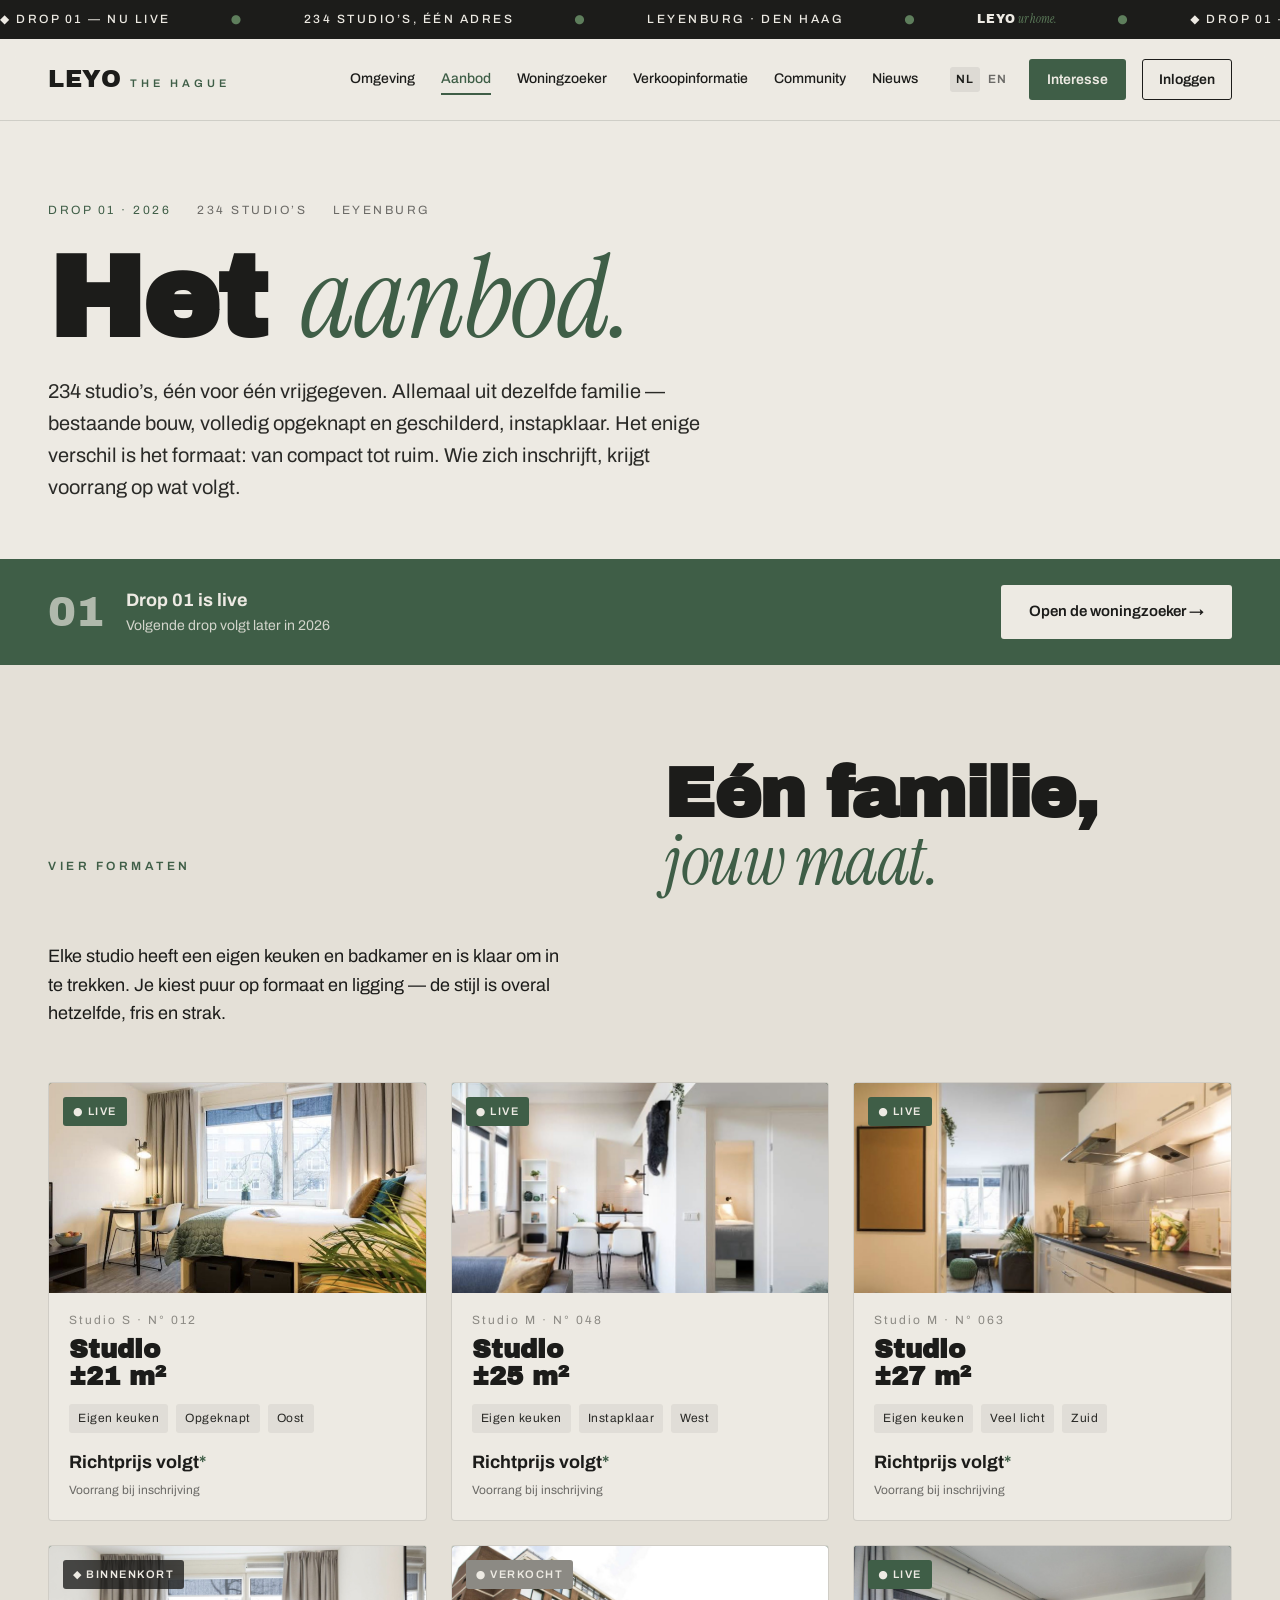
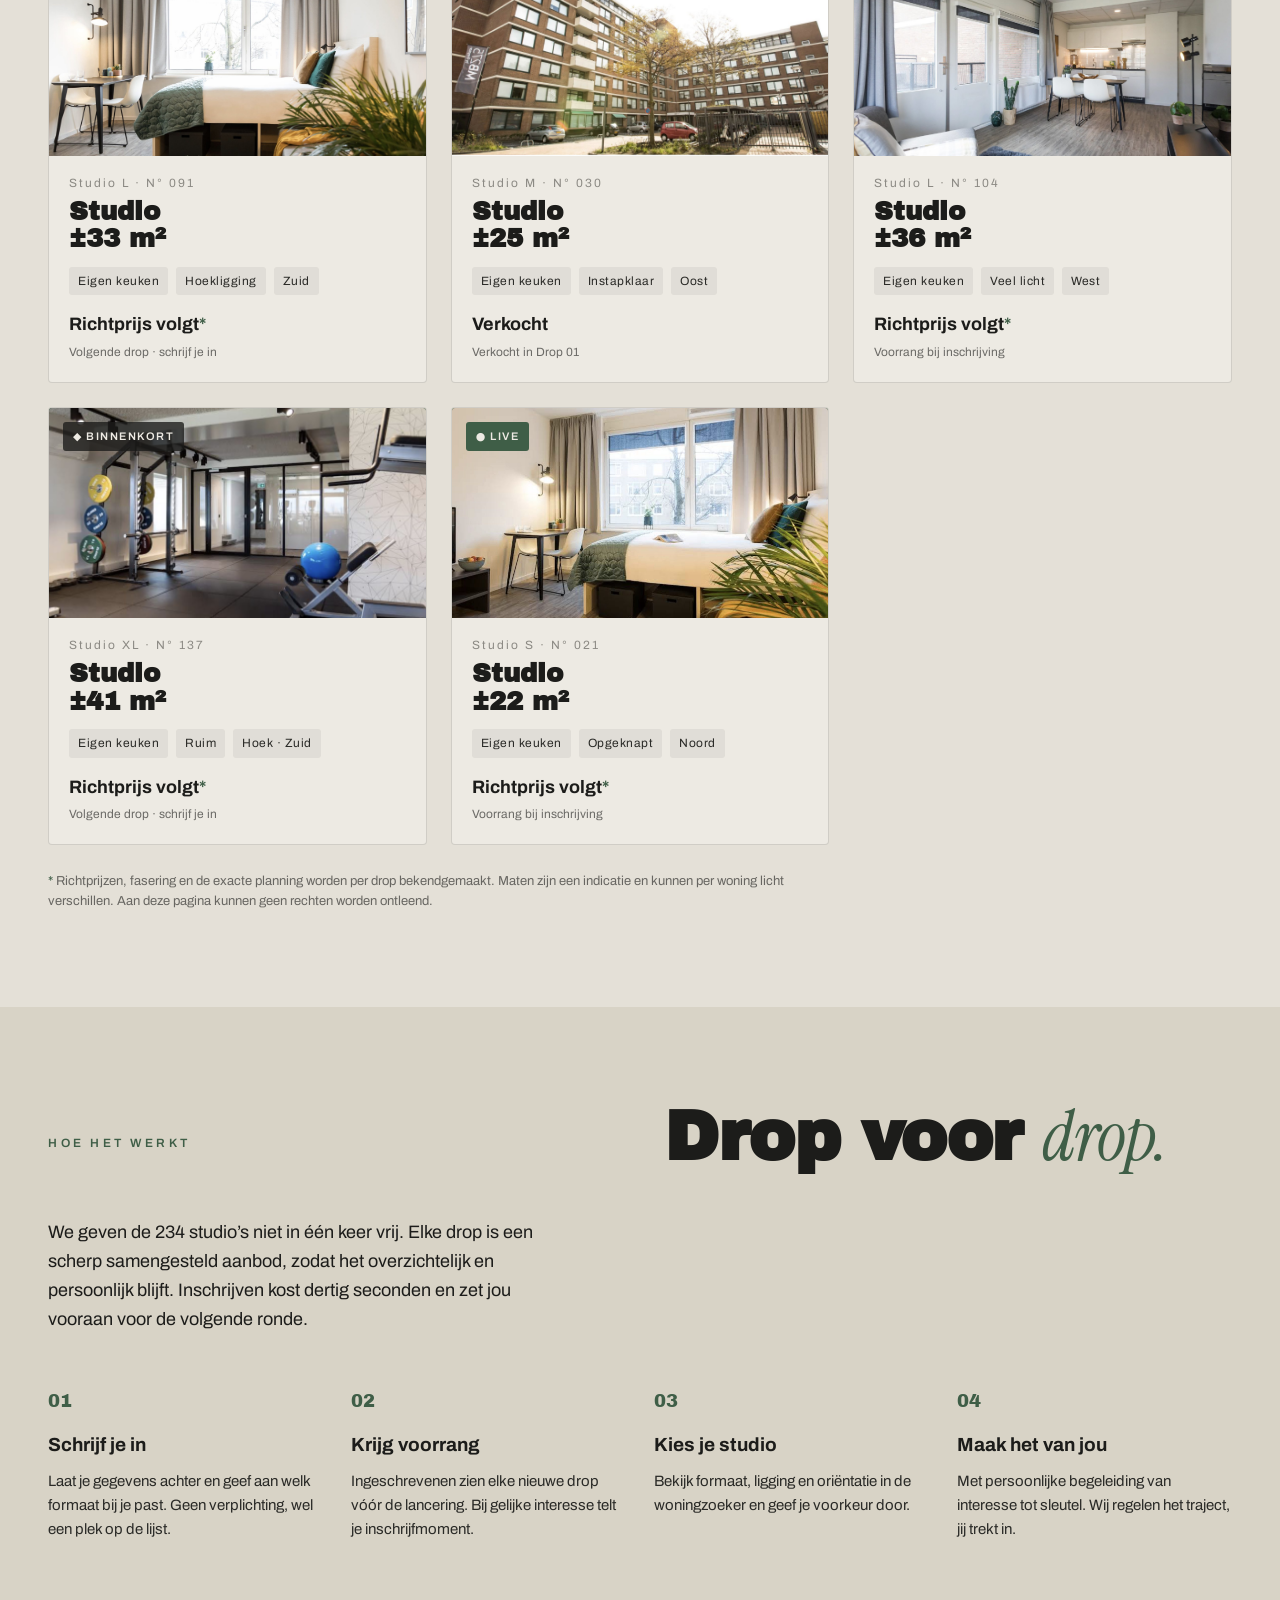
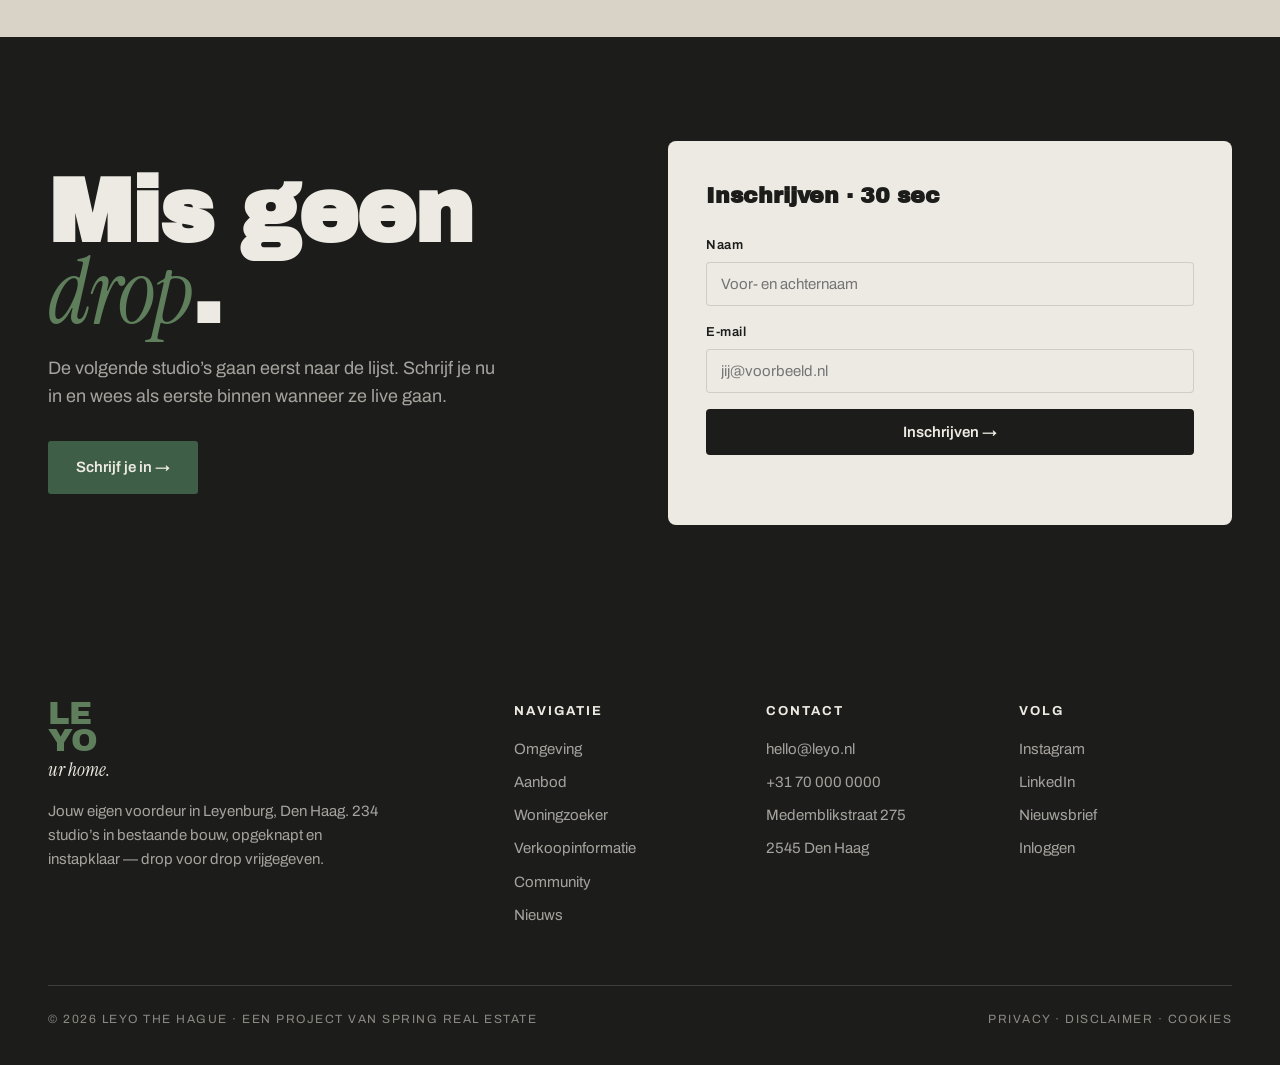
==== commit 7879de8a: "Restack stamp as LE / YO / ur home. Per feedback, set the stamp in three lines: LE on top, YO beneat" ====
--- a/aanbod.html
+++ b/aanbod.html
@@ -197,7 +197,7 @@
 <footer>
   <div class="footer-grid">
     <div>
-      <a class="footer-logo" href="index.html"><span class="ls-top">LEYO<em>ur</em></span><span class="ls-bot">home.</span></a>
+      <a class="footer-logo" href="index.html"><span class="ls ls-le">LE</span><span class="ls ls-yo">YO</span><span class="ls ls-ur">ur home.</span></a>
       <p class="footer-tagline">Jouw eigen voordeur in Leyenburg, Den Haag. 234 studio’s in bestaande bouw, opgeknapt en instapklaar — drop voor drop vrijgegeven.</p>
     </div>
     <div class="footer-col">
--- a/assets/style.css
+++ b/assets/style.css
@@ -205,15 +205,13 @@
 .hero-cine-title .hl{color:var(--accent-soft);}
 .hero-cine-sub{font-size:clamp(18px,2.4vw,24px);max-width:620px;margin-top:26px;font-weight:500;color:rgba(237,234,227,.92);}
 .hero-cine-sub em{color:var(--paper);}
-/* stacked LEYOur / home. stamp (shared shape) */
-.ls-top{display:block;font-family:'Archivo Black';line-height:.92;}
-.ls-top em{font-family:'Instrument Serif';font-style:italic;font-weight:400;font-size:.84em;}
-.ls-bot{display:block;font-family:'Instrument Serif';font-style:italic;font-weight:400;line-height:.95;}
+/* stacked stamp: LE / YO / ur home. */
+.ls{display:block;font-family:'Archivo Black';line-height:.84;}
+.ls-ur{font-family:'Instrument Serif';font-style:italic;font-weight:400;line-height:1.1;text-transform:none;}
 
 .hero-cine-stamp{margin-top:24px;display:flex;flex-direction:column;}
-.hero-cine-stamp .ls-top{font-size:30px;color:var(--paper);}
-.hero-cine-stamp .ls-top em{color:var(--accent-soft);}
-.hero-cine-stamp .ls-bot{font-size:24px;color:var(--accent-soft);}
+.hero-cine-stamp .ls-le,.hero-cine-stamp .ls-yo{font-size:34px;color:var(--accent-soft);}
+.hero-cine-stamp .ls-ur{font-size:20px;color:var(--paper);margin-top:5px;}
 .hero-cine-cta{display:flex;gap:14px;margin-top:34px;flex-wrap:wrap;}
 .hero-cine-scroll{position:absolute;right:var(--pad);bottom:40px;z-index:2;color:var(--paper);text-decoration:none;font-size:12px;letter-spacing:2px;text-transform:uppercase;display:flex;flex-direction:column;align-items:center;gap:12px;opacity:.8;}
 .hero-cine-scroll-line{width:1px;height:46px;background:var(--paper);}
@@ -330,10 +328,9 @@
    ============================================================ */
 .stampband{background:var(--accent);color:var(--paper);padding:104px var(--pad);text-align:center;}
 .stampband-inner{max-width:var(--maxw);margin:0 auto;display:flex;flex-direction:column;align-items:center;gap:18px;}
-.stampband .big{font-family:'Archivo Black';font-size:clamp(52px,9vw,132px);line-height:.84;display:flex;flex-direction:column;align-items:center;}
-.stampband .big .ls-top{color:var(--paper);}
-.stampband .big .ls-top em{color:var(--paper);font-size:.62em;}
-.stampband .big .ls-bot{color:var(--paper);font-size:.6em;}
+.stampband .big{font-family:'Archivo Black';font-size:clamp(52px,9vw,128px);line-height:.82;display:flex;flex-direction:column;align-items:center;}
+.stampband .big .ls-le,.stampband .big .ls-yo{color:var(--paper);}
+.stampband .big .ls-ur{color:var(--paper);font-size:.42em;margin-top:.14em;}
 .stampband p{max-width:540px;font-size:18px;opacity:.92;}
 
 /* ============================================================
@@ -456,9 +453,8 @@
 footer{background:var(--ink);color:var(--muted-light);padding:72px var(--pad) 36px;}
 .footer-grid{max-width:var(--maxw);margin:0 auto;display:grid;grid-template-columns:2fr 1fr 1fr 1fr;gap:40px;}
 .footer-logo{text-decoration:none;display:inline-flex;flex-direction:column;}
-.footer-logo .ls-top{font-size:30px;color:var(--paper);}
-.footer-logo .ls-top em{color:var(--accent-soft);}
-.footer-logo .ls-bot{font-size:24px;color:var(--accent-soft);}
+.footer-logo .ls-le,.footer-logo .ls-yo{font-size:32px;color:var(--accent-soft);}
+.footer-logo .ls-ur{font-size:19px;color:var(--paper);margin-top:5px;}
 .footer-tagline{margin-top:18px;font-size:15px;max-width:340px;line-height:1.6;}
 .footer-col h4{color:var(--paper);font-size:13px;letter-spacing:2px;text-transform:uppercase;margin-bottom:16px;}
 .footer-col a{display:block;text-decoration:none;color:var(--muted-light);font-size:15px;margin-bottom:10px;transition:.18s;}
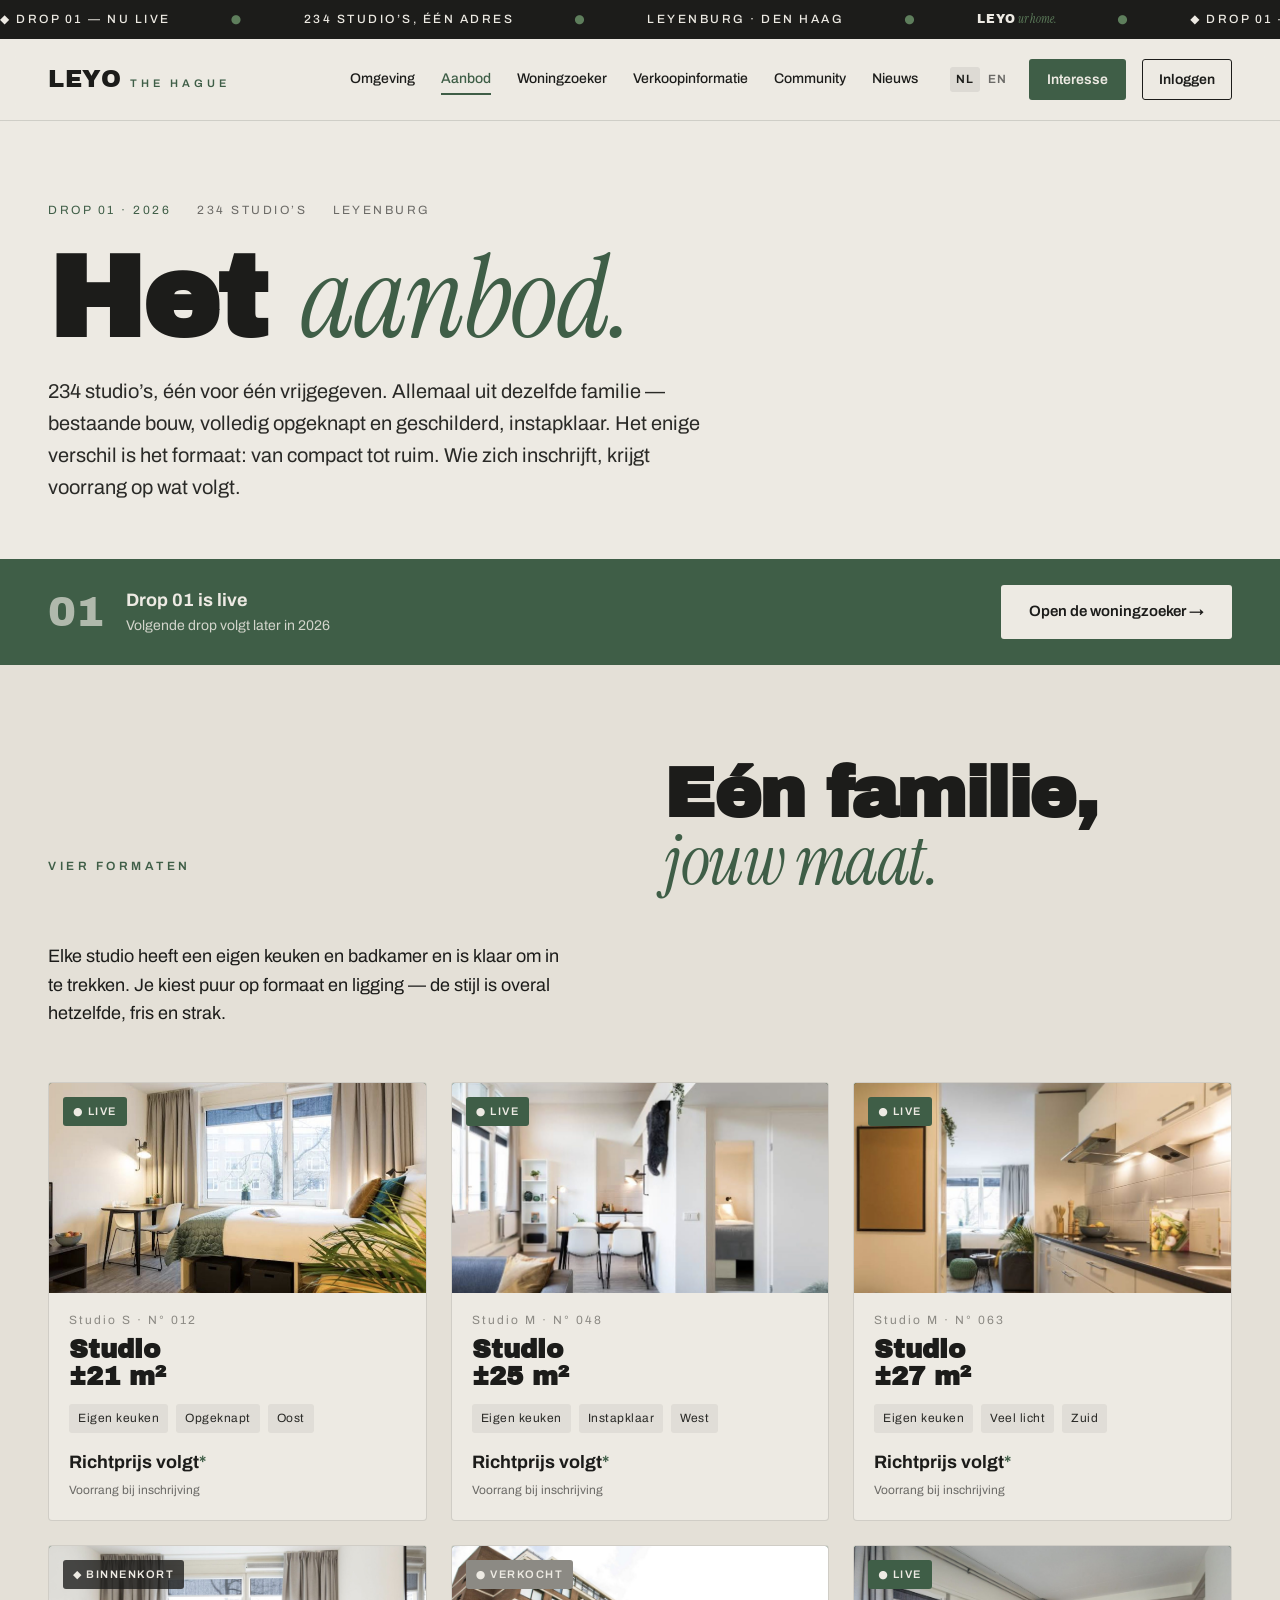
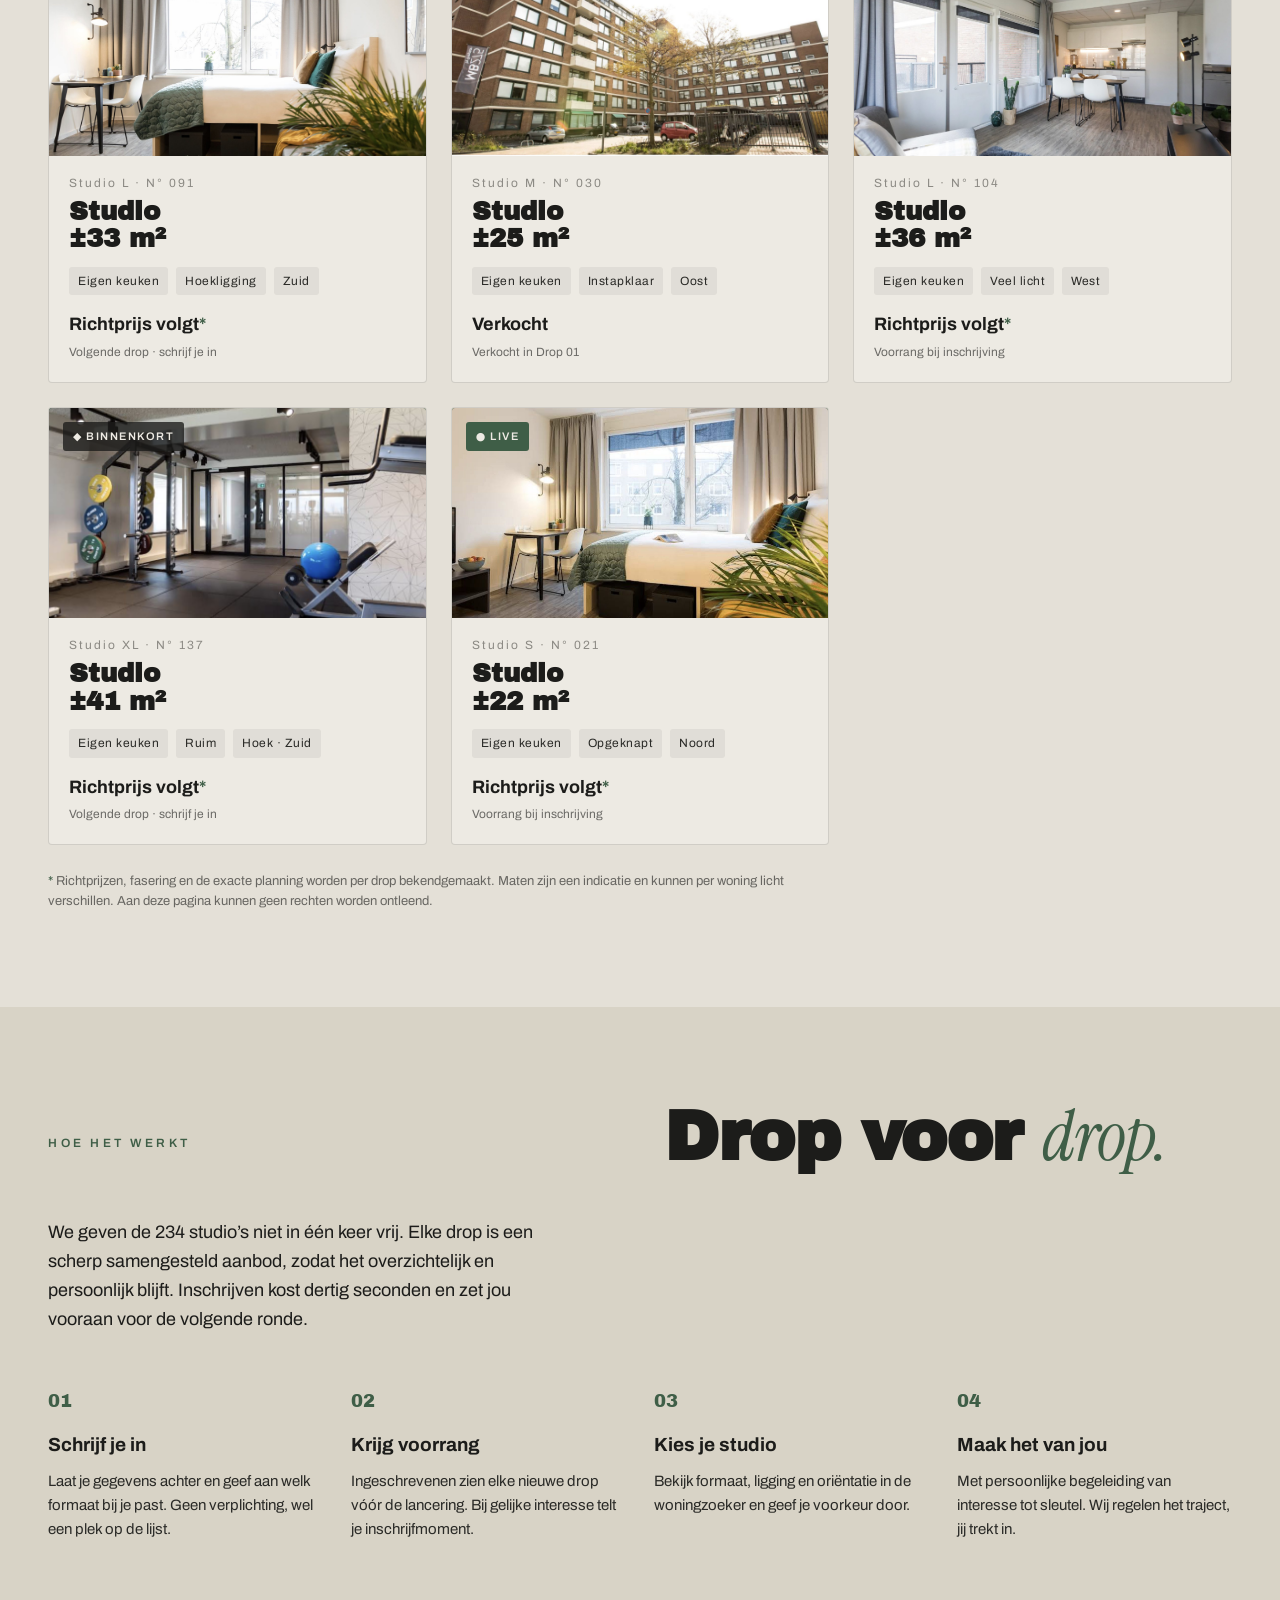
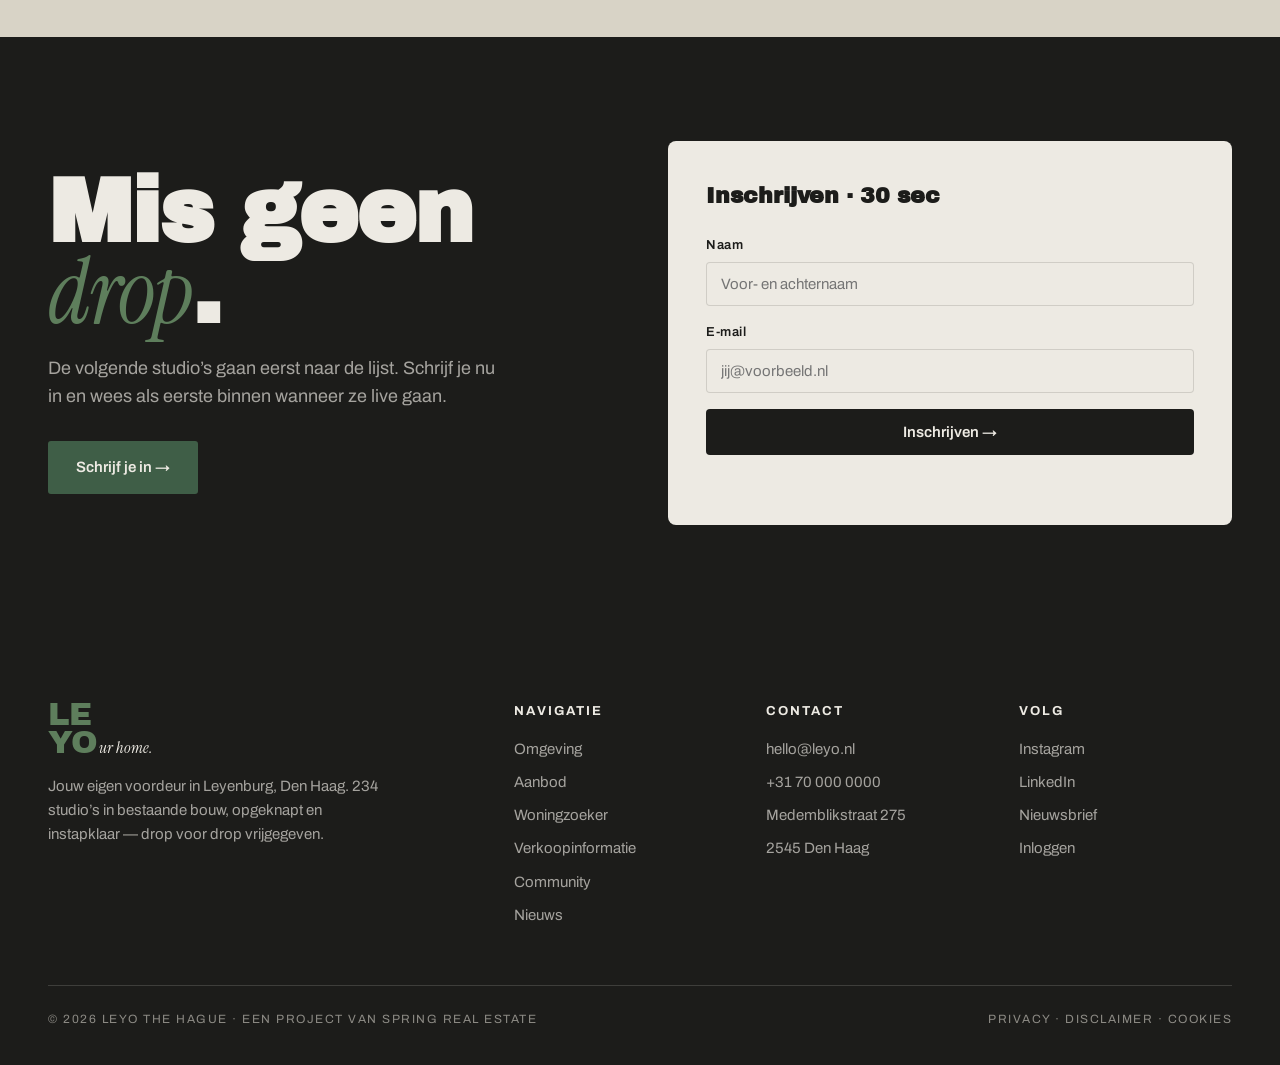
==== commit c3b821d2: "Stamp line 2: YOur home. with small ur home. after YO LE on line 1, YO with small lowercase 'ur home" ====
--- a/aanbod.html
+++ b/aanbod.html
@@ -197,7 +197,7 @@
 <footer>
   <div class="footer-grid">
     <div>
-      <a class="footer-logo" href="index.html"><span class="ls ls-le">LE</span><span class="ls ls-yo">YO</span><span class="ls ls-ur">ur home.</span></a>
+      <a class="footer-logo" href="index.html"><span class="ls ls-le">LE</span><span class="ls ls-yo">YO<em class="ls-ur">ur home.</em></span></a>
       <p class="footer-tagline">Jouw eigen voordeur in Leyenburg, Den Haag. 234 studio’s in bestaande bouw, opgeknapt en instapklaar — drop voor drop vrijgegeven.</p>
     </div>
     <div class="footer-col">
--- a/assets/style.css
+++ b/assets/style.css
@@ -205,13 +205,13 @@
 .hero-cine-title .hl{color:var(--accent-soft);}
 .hero-cine-sub{font-size:clamp(18px,2.4vw,24px);max-width:620px;margin-top:26px;font-weight:500;color:rgba(237,234,227,.92);}
 .hero-cine-sub em{color:var(--paper);}
-/* stacked stamp: LE / YO / ur home. */
-.ls{display:block;font-family:'Archivo Black';line-height:.84;}
-.ls-ur{font-family:'Instrument Serif';font-style:italic;font-weight:400;line-height:1.1;text-transform:none;}
+/* stacked stamp: LE (line 1) / YOur home. (line 2, "ur home." small) */
+.ls{display:block;font-family:'Archivo Black';line-height:.86;}
+.ls-ur{font-family:'Instrument Serif';font-style:italic;font-weight:400;font-size:.5em;text-transform:none;margin-left:.06em;}
 
 .hero-cine-stamp{margin-top:24px;display:flex;flex-direction:column;}
 .hero-cine-stamp .ls-le,.hero-cine-stamp .ls-yo{font-size:34px;color:var(--accent-soft);}
-.hero-cine-stamp .ls-ur{font-size:20px;color:var(--paper);margin-top:5px;}
+.hero-cine-stamp .ls-ur{color:var(--paper);}
 .hero-cine-cta{display:flex;gap:14px;margin-top:34px;flex-wrap:wrap;}
 .hero-cine-scroll{position:absolute;right:var(--pad);bottom:40px;z-index:2;color:var(--paper);text-decoration:none;font-size:12px;letter-spacing:2px;text-transform:uppercase;display:flex;flex-direction:column;align-items:center;gap:12px;opacity:.8;}
 .hero-cine-scroll-line{width:1px;height:46px;background:var(--paper);}
@@ -330,7 +330,7 @@
 .stampband-inner{max-width:var(--maxw);margin:0 auto;display:flex;flex-direction:column;align-items:center;gap:18px;}
 .stampband .big{font-family:'Archivo Black';font-size:clamp(52px,9vw,128px);line-height:.82;display:flex;flex-direction:column;align-items:center;}
 .stampband .big .ls-le,.stampband .big .ls-yo{color:var(--paper);}
-.stampband .big .ls-ur{color:var(--paper);font-size:.42em;margin-top:.14em;}
+.stampband .big .ls-ur{color:var(--paper);}
 .stampband p{max-width:540px;font-size:18px;opacity:.92;}
 
 /* ============================================================
@@ -454,7 +454,7 @@
 .footer-grid{max-width:var(--maxw);margin:0 auto;display:grid;grid-template-columns:2fr 1fr 1fr 1fr;gap:40px;}
 .footer-logo{text-decoration:none;display:inline-flex;flex-direction:column;}
 .footer-logo .ls-le,.footer-logo .ls-yo{font-size:32px;color:var(--accent-soft);}
-.footer-logo .ls-ur{font-size:19px;color:var(--paper);margin-top:5px;}
+.footer-logo .ls-ur{color:var(--paper);}
 .footer-tagline{margin-top:18px;font-size:15px;max-width:340px;line-height:1.6;}
 .footer-col h4{color:var(--paper);font-size:13px;letter-spacing:2px;text-transform:uppercase;margin-bottom:16px;}
 .footer-col a{display:block;text-decoration:none;color:var(--muted-light);font-size:15px;margin-bottom:10px;transition:.18s;}
